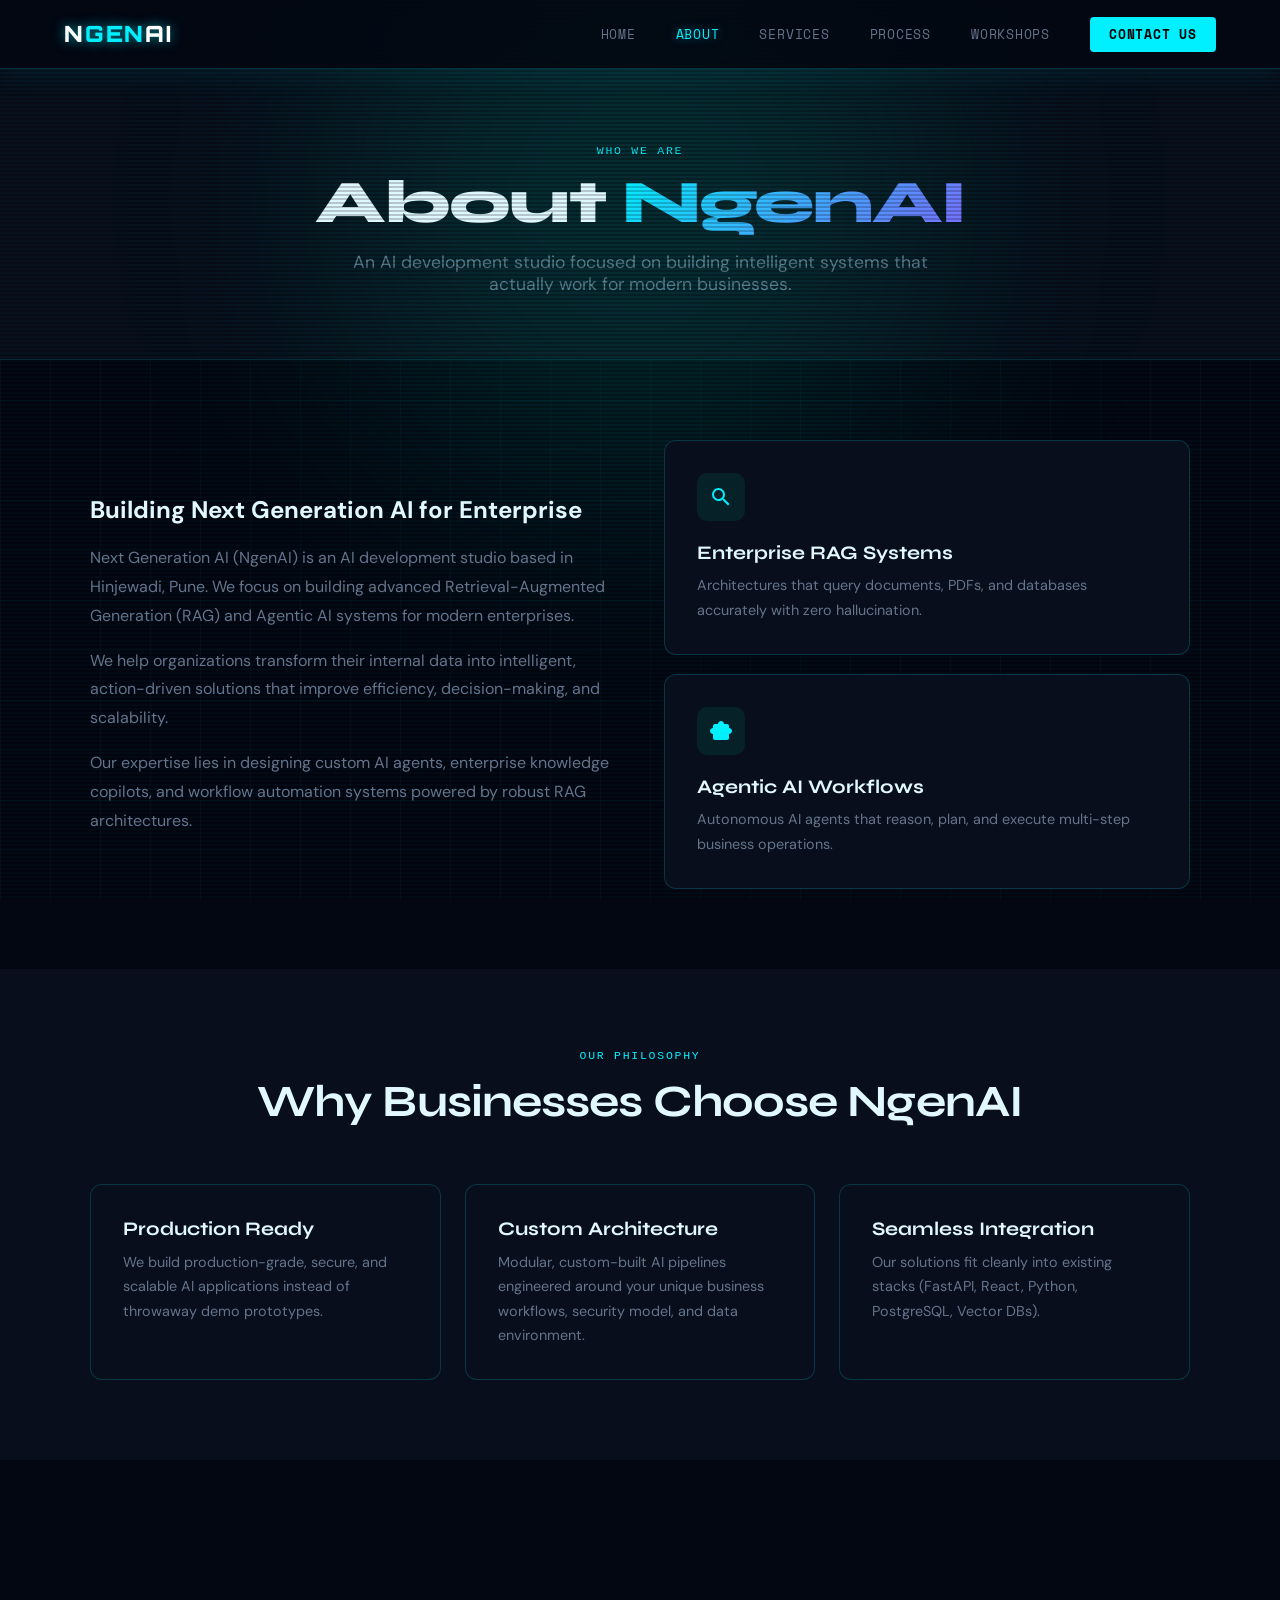
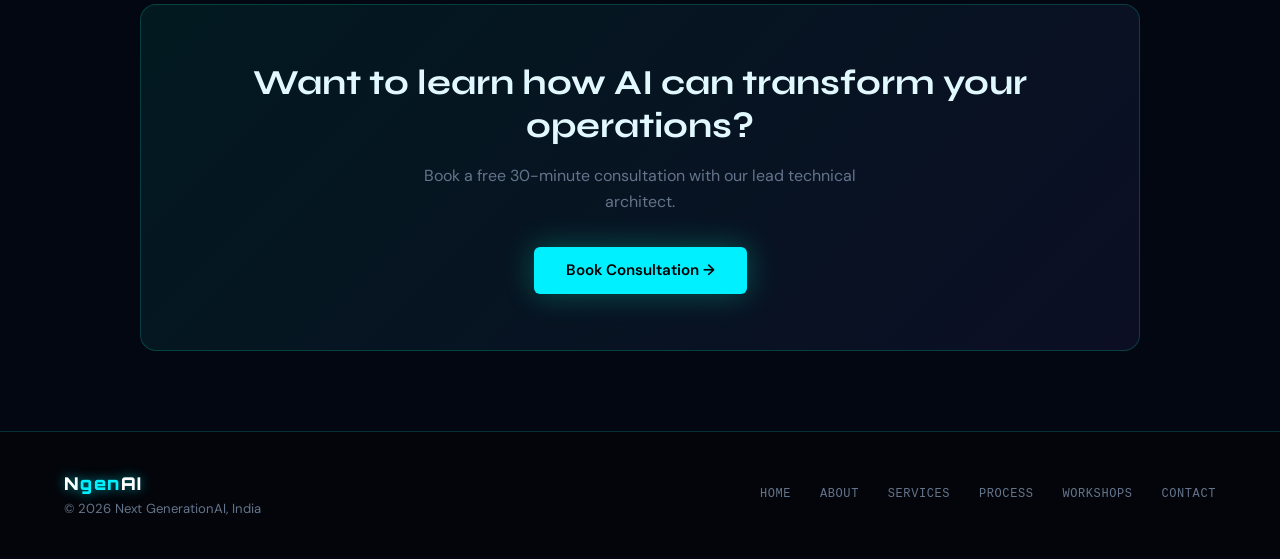
==== about.html @ f6e825c1 "Restructure repository: Move multipage website files to root and update sync scripts" ====
<!DOCTYPE html>
<html lang="en">
<head>
  <meta charset="UTF-8">
  <meta name="viewport" content="width=device-width, initial-scale=1.0">
  <title>About Us | NgenAI – Generative AI Studio</title>
  <meta name="description" content="Learn about NgenAI, an AI development studio based in Pune specializing in custom RAG, LLM integrations, and Agentic AI solutions.">
  <link rel="stylesheet" href="styles.css">
</head>
<body>

  <!-- NAV -->
  <nav>
    <a href="index.html" class="logo">N<span>gen</span>AI</a>
    <button class="hamburger" aria-label="Menu" onclick="toggleMenu()">
      <span></span><span></span><span></span>
    </button>
    <ul id="navMenu">
      <li><a href="index.html" onclick="closeMenu()">Home</a></li>
      <li><a href="about.html" class="active" onclick="closeMenu()">About</a></li>
      <li><a href="services.html" onclick="closeMenu()">Services</a></li>
      <li><a href="process.html" onclick="closeMenu()">Process</a></li>
      <li><a href="workshops.html" onclick="closeMenu()">Workshops</a></li>
      <li><a href="contact.html" class="nav-cta" onclick="closeMenu()">Contact Us</a></li>
    </ul>
  </nav>

  <main>
    <!-- PAGE HEADER -->
    <header class="page-header">
      <div class="glow-orb orb1"></div>
      <div class="section-tag">Who We Are</div>
      <h1>About <span class="highlight">NgenAI</span></h1>
      <p>An AI development studio focused on building intelligent systems that actually work for modern businesses.</p>
    </header>

    <!-- CONTENT SECTION -->
    <section>
      <div class="grid-2">
        <div class="reveal">
          <h2>Building Next Generation AI for Enterprise</h2>
          <p style="color:var(--muted); line-height:1.8; margin-top:1.2rem;">
            Next Generation AI (NgenAI) is an AI development studio based in Hinjewadi, Pune. We focus on building advanced Retrieval-Augmented Generation (RAG) and Agentic AI systems for modern enterprises.
          </p>
          <p style="color:var(--muted); line-height:1.8; margin-top:1rem;">
            We help organizations transform their internal data into intelligent, action-driven solutions that improve efficiency, decision-making, and scalability.
          </p>
          <p style="color:var(--muted); line-height:1.8; margin-top:1rem;">
            Our expertise lies in designing custom AI agents, enterprise knowledge copilots, and workflow automation systems powered by robust RAG architectures.
          </p>
        </div>

        <div class="reveal" style="display:flex; flex-direction:column; gap:1.2rem;">
          <div class="feature-card">
            <div class="card-icon"><svg viewBox="0 0 24 24"><path d="M15.5 14h-.79l-.28-.27A6.471 6.471 0 0016 9.5 6.5 6.5 0 109.5 16c1.61 0 3.09-.59 4.23-1.57l.27.28v.79l5 4.99L20.49 19l-4.99-5zm-6 0C7.01 14 5 11.99 5 9.5S7.01 5 9.5 5 14 7.01 14 9.5 11.99 14 9.5 14z"/></svg></div>
            <h3>Enterprise RAG Systems</h3>
            <p>Architectures that query documents, PDFs, and databases accurately with zero hallucination.</p>
          </div>

          <div class="feature-card">
            <div class="card-icon"><svg viewBox="0 0 24 24"><path d="M20 9V7c0-1.1-.9-2-2-2h-3c0-1.66-1.34-3-3-3S9 3.34 9 5H6c-1.1 0-2 .9-2 2v2c-1.66 0-3 1.34-3 3s1.34 3 3 3v4c0 1.1.9 2 2 2h12c1.1 0 2-.9 2-2v-4c1.66 0 3-1.34 3-3s-1.34-3-3-3z"/></svg></div>
            <h3>Agentic AI Workflows</h3>
            <p>Autonomous AI agents that reason, plan, and execute multi-step business operations.</p>
          </div>
        </div>
      </div>
    </section>

    <!-- CORE PRINCIPLES -->
    <section style="background:var(--surface);">
      <div class="section-header reveal">
        <div class="section-tag">Our Philosophy</div>
        <h2>Why Businesses Choose NgenAI</h2>
      </div>

      <div class="grid-3">
        <div class="feature-card reveal">
          <h3>Production Ready</h3>
          <p>We build production-grade, secure, and scalable AI applications instead of throwaway demo prototypes.</p>
        </div>
        <div class="feature-card reveal">
          <h3>Custom Architecture</h3>
          <p>Modular, custom-built AI pipelines engineered around your unique business workflows, security model, and data environment.</p>
        </div>
        <div class="feature-card reveal">
          <h3>Seamless Integration</h3>
          <p>Our solutions fit cleanly into existing stacks (FastAPI, React, Python, PostgreSQL, Vector DBs).</p>
        </div>
      </div>
    </section>

    <!-- CTA -->
    <section>
      <div class="cta-banner reveal">
        <h2>Want to learn how AI can transform your operations?</h2>
        <p>Book a free 30-minute consultation with our lead technical architect.</p>
        <a href="contact.html" class="btn-primary">Book Consultation →</a>
      </div>
    </section>
  </main>

  <!-- FOOTER -->
  <footer>
    <div>
      <a href="index.html" class="logo" style="font-size:1.1rem; margin-bottom:0.3rem; display:block;">N<span>gen</span>AI</a>
      <p>© 2026 Next GenerationAI, India</p>
    </div>
    <div class="footer-links">
      <a href="index.html">Home</a>
      <a href="about.html">About</a>
      <a href="services.html">Services</a>
      <a href="process.html">Process</a>
      <a href="workshops.html">Workshops</a>
      <a href="contact.html">Contact</a>
    </div>
  </footer>

  <script>
    function toggleMenu() {
      document.querySelector('nav').classList.toggle('nav-open');
      document.getElementById('navMenu').classList.toggle('open');
      document.querySelector('.hamburger').classList.toggle('active');
    }
    function closeMenu() {
      document.querySelector('nav').classList.remove('nav-open');
      document.getElementById('navMenu').classList.remove('open');
      document.querySelector('.hamburger').classList.remove('active');
    }
    const reveals = document.querySelectorAll('.reveal');
    const observer = new IntersectionObserver((entries) => {
      entries.forEach((e, i) => { if (e.isIntersecting) setTimeout(() => e.target.classList.add('visible'), i * 80); });
    }, { threshold: 0.1 });
    reveals.forEach(el => observer.observe(el));
  </script>
</body>
</html>
---- styles.css ----
@import url('https://fonts.googleapis.com/css2?family=Orbitron:wght@500;700;800;900&family=Space+Mono:wght@400;700&family=Syne:wght@700;800&family=DM+Sans:wght@300;400;500&display=swap');

:root {
  --bg: #030712;
  --surface: #080e1b;
  --accent: #00f0ff;
  --accent2: #7c6aff;
  --gold: #ffb800;
  --text: #e2f8ff;
  --muted: #64748b;
  --border: rgba(0, 240, 255, 0.18);
  --hud-glow: rgba(0, 240, 255, 0.35);
}

*,
*::before,
*::after {
  box-sizing: border-box;
  margin: 0;
  padding: 0;
}

html {
  scroll-behavior: smooth;
  overflow-x: hidden;
}

body {
  background: var(--bg);
  color: var(--text);
  font-family: 'DM Sans', sans-serif;
  overflow-x: hidden;
  max-width: 100vw;
  min-height: 100vh;
  display: flex;
  flex-direction: column;
}

/* ── HUD GRID & SCANLINE BACKGROUND ── */
body::before {
  content: '';
  position: fixed;
  inset: 0;
  background-image:
    linear-gradient(rgba(0, 240, 255, 0.04) 1px, transparent 1px),
    linear-gradient(90deg, rgba(0, 240, 255, 0.04) 1px, transparent 1px);
  background-size: 50px 50px;
  pointer-events: none;
  z-index: 0;
}

body::after {
  content: '';
  position: fixed;
  inset: 0;
  background: linear-gradient(180deg, rgba(0, 240, 255, 0.015) 50%, rgba(0, 0, 0, 0.2) 50%);
  background-size: 100% 4px;
  pointer-events: none;
  z-index: 0;
}

main {
  flex: 1;
}

/* ── NAV ── */
nav {
  position: fixed;
  top: 0;
  left: 0;
  right: 0;
  z-index: 1000;
  display: flex;
  align-items: center;
  justify-content: space-between;
  padding: 1.2rem 4rem;
  background: rgba(3, 7, 18, 0.88);
  backdrop-filter: blur(16px);
  border-bottom: 1px solid var(--border);
  box-shadow: 0 4px 30px rgba(0, 240, 255, 0.08);
}

.logo {
  font-family: 'Orbitron', sans-serif;
  font-weight: 900;
  font-size: 1.4rem;
  letter-spacing: 0.08em;
  color: #fff;
  line-height: 1.3;
  text-decoration: none;
  text-shadow: 0 0 12px rgba(0, 240, 255, 0.6);
}

.logo span {
  color: var(--accent);
}

nav ul {
  display: flex;
  gap: 2.5rem;
  list-style: none;
  align-items: center;
}

nav a {
  font-family: 'Space Mono', monospace;
  font-size: 0.8rem;
  color: var(--muted);
  text-decoration: none;
  letter-spacing: 0.06em;
  text-transform: uppercase;
  transition: color .2s, text-shadow .2s;
}

nav a:hover, nav a.active {
  color: var(--accent);
  text-shadow: 0 0 10px rgba(0, 240, 255, 0.5);
}

nav a:hover,
nav a.active {
  color: var(--accent);
}

.nav-cta {
  background: var(--accent);
  color: #000 !important;
  padding: 0.5rem 1.2rem;
  border-radius: 4px;
  font-weight: 600;
  transition: opacity .2s !important;
}

.nav-cta:hover {
  opacity: 0.85;
  color: #000 !important;
}

/* ── HERO ── */
.hero-section {
  position: relative;
  min-height: 75vh;
  display: flex;
  align-items: center;
  justify-content: center;
  padding: 8rem 2rem 4rem;
  max-width: 1280px;
  margin: 0 auto;
  z-index: 1;
}

.hero-container {
  display: flex;
  flex-direction: column;
  align-items: center;
  text-align: center;
  width: 100%;
}

.hero-content {
  display: flex;
  flex-direction: column;
  align-items: center;
  text-align: center;
}

.glow-orb {
  position: absolute;
  border-radius: 50%;
  filter: blur(120px);
  pointer-events: none;
}

.orb1 {
  width: 600px;
  height: 600px;
  background: rgba(0, 245, 196, 0.12);
  top: -100px;
  left: 50%;
  transform: translateX(-50%);
}

.orb2 {
  width: 400px;
  height: 400px;
  background: rgba(124, 106, 255, 0.15);
  top: 200px;
  right: 10%;
}

.badge {
  display: inline-flex;
  align-items: center;
  gap: 0.5rem;
  font-family: 'DM Mono', monospace;
  font-size: 0.75rem;
  letter-spacing: 0.1em;
  text-transform: uppercase;
  color: var(--accent);
  border: 1px solid rgba(0, 245, 196, 0.3);
  padding: 0.4rem 1rem;
  border-radius: 100px;
  margin-bottom: 1.5rem;
  animation: fadeUp 0.6s ease both;
}

.badge::before {
  content: '●';
  font-size: 0.5rem;
  animation: pulse 2s infinite;
}

@keyframes pulse {
  0%, 100% { opacity: 1; }
  50% { opacity: 0.3; }
}

h1 {
  font-family: 'Syne', sans-serif;
  font-weight: 800;
  font-size: clamp(2.4rem, 4.5vw, 3.8rem);
  line-height: 1.08;
  letter-spacing: -0.03em;
  max-width: 900px;
  animation: fadeUp 0.6s 0.1s ease both;
}

h1 .highlight {
  background: linear-gradient(135deg, var(--accent), var(--accent2));
  -webkit-background-clip: text;
  -webkit-text-fill-color: transparent;
  background-clip: text;
}

.hero-sub {
  margin-top: 1.5rem;
  font-size: 1.15rem;
  color: var(--muted);
  max-width: 680px;
  line-height: 1.7;
  animation: fadeUp 0.6s 0.2s ease both;
}

.hero-actions {
  display: flex;
  gap: 1rem;
  margin-top: 2.5rem;
  animation: fadeUp 0.6s 0.3s ease both;
  flex-wrap: wrap;
  justify-content: center;
}

/* ── JARVIS HUD FUTURISTIC MASCOT & CHAT CARD ── */
.jarvis-hud-card {
  background: rgba(8, 14, 28, 0.88);
  border: 1px solid rgba(0, 240, 255, 0.35);
  border-radius: 24px;
  box-shadow: 0 25px 60px rgba(0, 0, 0, 0.7), 0 0 35px rgba(0, 240, 255, 0.2);
  backdrop-filter: blur(24px);
  overflow: hidden;
  display: flex;
  flex-direction: column;
  animation: floatCard 6s ease-in-out infinite, fadeUp 0.6s 0.3s ease both;
  position: relative;
}

@keyframes floatCard {
  0%, 100% { transform: translateY(0); }
  50% { transform: translateY(-8px); }
}

.jarvis-hud-container {
  position: relative;
  width: 210px;
  height: 210px;
  margin: 1.2rem auto 0.6rem;
  display: flex;
  align-items: center;
  justify-content: center;
}

/* Outer Ring 1 - Segmented Cyan Arc */
.jarvis-ring.ring-outer-1 {
  position: absolute;
  inset: 0;
  border-radius: 50%;
  border: 2px dashed rgba(0, 240, 255, 0.75);
  box-shadow: 0 0 20px rgba(0, 240, 255, 0.3);
  animation: rotateClockwise 14s linear infinite;
}

/* Outer Ring 2 - Segmented Tech Brackets */
.jarvis-ring.ring-outer-2 {
  position: absolute;
  inset: 12px;
  border-radius: 50%;
  border: 2px solid transparent;
  border-top-color: #00f0ff;
  border-bottom-color: #7c6aff;
  box-shadow: 0 0 15px rgba(0, 240, 255, 0.4);
  animation: rotateCounterClockwise 8s linear infinite;
}

/* Mid Ring - Ticks & Scale */
.jarvis-ring.ring-mid-ticks {
  position: absolute;
  inset: 26px;
  border-radius: 50%;
  border: 3px dotted rgba(0, 240, 255, 0.5);
  animation: rotateClockwise 20s linear infinite;
}

/* Inner Arc - Glowing Segment */
.jarvis-ring.ring-inner-arc {
  position: absolute;
  inset: 40px;
  border-radius: 50%;
  border: 2px solid transparent;
  border-left-color: #00f0ff;
  border-right-color: #00f0ff;
  filter: drop-shadow(0 0 10px #00f0ff);
  animation: rotateCounterClockwise 5s linear infinite;
}

/* Pulsing Glow Ring */
.jarvis-ring.ring-pulse-glow {
  position: absolute;
  inset: 52px;
  border-radius: 50%;
  background: radial-gradient(circle, rgba(0, 240, 255, 0.18) 0%, transparent 70%);
  border: 1px solid rgba(0, 240, 255, 0.4);
  animation: jarvisPulse 2.5s ease-in-out infinite alternate;
}

/* Center HUD Core */
.jarvis-core {
  position: relative;
  z-index: 5;
  display: flex;
  flex-direction: column;
  align-items: center;
  justify-content: center;
  text-align: center;
}

.jarvis-core-text {
  font-family: 'Orbitron', sans-serif;
  font-weight: 900;
  font-size: 1.1rem;
  letter-spacing: 0.22em;
  color: #00f0ff;
  text-shadow: 0 0 12px rgba(0, 240, 255, 0.9), 0 0 25px rgba(0, 240, 255, 0.5);
  animation: coreGlow 2s ease-in-out infinite alternate;
}

.jarvis-core-sub {
  font-family: 'Space Mono', monospace;
  font-size: 0.65rem;
  letter-spacing: 0.3em;
  color: #7c6aff;
  margin-top: 2px;
}

/* Sound Wave inside JARVIS Core */
.jarvis-wave {
  display: flex;
  align-items: center;
  gap: 3px;
  height: 16px;
  margin-top: 6px;
}

.jarvis-wave span {
  width: 3px;
  height: 100%;
  background: #00f0ff;
  border-radius: 2px;
  box-shadow: 0 0 8px #00f0ff;
  animation: waveBar 1s ease-in-out infinite alternate;
}

.jarvis-wave span:nth-child(1) { animation-delay: 0.1s; height: 35%; }
.jarvis-wave span:nth-child(2) { animation-delay: 0.3s; height: 95%; }
.jarvis-wave span:nth-child(3) { animation-delay: 0.15s; height: 60%; }
.jarvis-wave span:nth-child(4) { animation-delay: 0.4s; height: 85%; }
.jarvis-wave span:nth-child(5) { animation-delay: 0.25s; height: 45%; }

@keyframes rotateClockwise {
  from { transform: rotate(0deg); }
  to { transform: rotate(360deg); }
}

@keyframes rotateCounterClockwise {
  from { transform: rotate(360deg); }
  to { transform: rotate(0deg); }
}

@keyframes jarvisPulse {
  0% { transform: scale(0.96); opacity: 0.6; box-shadow: 0 0 15px rgba(0, 240, 255, 0.2); }
  100% { transform: scale(1.04); opacity: 1; box-shadow: 0 0 35px rgba(0, 240, 255, 0.6); }
}

@keyframes coreGlow {
  0% { filter: drop-shadow(0 0 8px #00f0ff); }
  100% { filter: drop-shadow(0 0 20px #00f0ff) drop-shadow(0 0 35px #7c6aff); }
}

.jarvis-chat-header {
  display: flex;
  align-items: center;
  justify-content: center;
  padding: 0.5rem 1.4rem;
  background: rgba(0, 240, 255, 0.05);
  border-top: 1px solid rgba(0, 240, 255, 0.15);
  border-bottom: 1px solid rgba(0, 240, 255, 0.15);
}

.jarvis-status-badge {
  font-family: 'Space Mono', monospace;
  font-size: 0.72rem;
  color: var(--accent);
  display: flex;
  align-items: center;
  gap: 0.4rem;
  letter-spacing: 0.08em;
}

.pulse-dot {
  width: 7px;
  height: 7px;
  background: var(--accent);
  border-radius: 50%;
  box-shadow: 0 0 8px var(--accent);
  animation: pulse 1.5s infinite;
}

@keyframes waveBar {
  0% { transform: scaleY(0.3); opacity: 0.5; }
  100% { transform: scaleY(1); opacity: 1; filter: drop-shadow(0 0 4px var(--accent)); }
}

.chat-card-body {
  padding: 1.1rem;
  min-height: 180px;
  max-height: 260px;
  overflow-y: auto;
  display: flex;
  flex-direction: column;
  gap: 0.9rem;
}

.chat-message {
  display: flex;
  flex-direction: column;
  gap: 0.3rem;
  max-width: 90%;
}

.chat-message.bot-msg {
  align-self: flex-start;
}

.chat-message.user-msg {
  align-self: flex-end;
}

.chat-message .msg-bubble {
  padding: 0.85rem 1.1rem;
  font-size: 0.88rem;
  line-height: 1.55;
  box-shadow: 0 4px 15px rgba(0, 0, 0, 0.3);
}

.bot-msg .msg-bubble {
  background: rgba(0, 240, 255, 0.08);
  border: 1px solid rgba(0, 240, 255, 0.3);
  color: var(--text);
  border-radius: 16px 16px 16px 3px;
  font-family: 'Space Mono', monospace;
  font-size: 0.82rem;
}

.user-msg .msg-bubble {
  background: linear-gradient(135deg, var(--accent), var(--accent2));
  color: #000;
  font-weight: 700;
  border-radius: 16px 16px 3px 16px;
  font-family: inherit;
}

.chat-chips {
  display: flex;
  flex-wrap: wrap;
  gap: 0.5rem;
  margin-top: 0.4rem;
}

.chip-btn {
  background: rgba(0, 240, 255, 0.05);
  border: 1px solid rgba(0, 240, 255, 0.3);
  color: var(--accent);
  padding: 0.4rem 0.8rem;
  border-radius: 100px;
  font-size: 0.74rem;
  font-family: 'Space Mono', monospace;
  cursor: pointer;
  transition: all 0.2s ease;
  text-align: left;
}

.chip-btn:hover {
  background: rgba(0, 240, 255, 0.2);
  border-color: var(--accent);
  transform: translateY(-2px);
  box-shadow: 0 4px 12px rgba(0, 240, 255, 0.3);
}

.chat-card-input {
  display: flex;
  gap: 0.6rem;
  padding: 0.9rem 1.2rem;
  background: rgba(0, 0, 0, 0.5);
  border-top: 1px solid rgba(0, 240, 255, 0.2);
}

.chat-card-input input {
  flex: 1;
  background: rgba(0, 240, 255, 0.05);
  border: 1px solid rgba(0, 240, 255, 0.3);
  border-radius: 8px;
  padding: 0.65rem 1rem;
  color: #fff;
  font-family: 'Space Mono', monospace;
  font-size: 0.82rem;
  outline: none;
  transition: border-color 0.2s, box-shadow 0.2s;
}

.chat-card-input input:focus {
  border-color: var(--accent);
  box-shadow: 0 0 15px rgba(0, 240, 255, 0.35);
}

.chat-send-btn {
  background: var(--accent);
  border: none;
  border-radius: 8px;
  width: 40px;
  height: 40px;
  display: flex;
  align-items: center;
  justify-content: center;
  cursor: pointer;
  transition: transform 0.2s, background 0.2s;
  box-shadow: 0 0 15px rgba(0, 240, 255, 0.4);
}

.chat-send-btn:hover {
  transform: scale(1.05);
  background: #33f3ff;
}

.chat-send-btn svg {
  width: 18px;
  height: 18px;
  fill: #000;
}

.btn-primary {
  background: var(--accent);
  color: #000;
  padding: 0.85rem 2rem;
  border-radius: 6px;
  font-weight: 600;
  font-size: 0.95rem;
  text-decoration: none;
  transition: transform .2s, box-shadow .2s;
  box-shadow: 0 0 30px rgba(0, 245, 196, 0.3);
  display: inline-flex;
  align-items: center;
  gap: 0.5rem;
}

.btn-primary:hover {
  transform: translateY(-2px);
  box-shadow: 0 0 50px rgba(0, 245, 196, 0.5);
}

.btn-secondary {
  background: transparent;
  color: var(--text);
  padding: 0.85rem 2rem;
  border-radius: 6px;
  font-weight: 500;
  font-size: 0.95rem;
  text-decoration: none;
  border: 1px solid var(--border);
  transition: border-color .2s, transform .2s;
  display: inline-flex;
  align-items: center;
  gap: 0.5rem;
}

.btn-secondary:hover {
  border-color: rgba(255, 255, 255, 0.3);
  transform: translateY(-2px);
}

.btn-ai-assistant {
  background: rgba(0, 240, 255, 0.08);
  color: var(--accent);
  border: 1px solid rgba(0, 240, 255, 0.4);
  box-shadow: 0 0 20px rgba(0, 240, 255, 0.2);
  cursor: pointer;
  font-family: inherit;
  font-weight: 600;
}

.btn-ai-assistant:hover {
  background: rgba(0, 240, 255, 0.2);
  border-color: var(--accent);
  box-shadow: 0 0 35px rgba(0, 240, 255, 0.5);
  transform: translateY(-2px);
}

/* ── PAGE HEADER (SUBPAGES) ── */
.page-header {
  position: relative;
  padding: 9rem 2rem 4rem;
  text-align: center;
  background: var(--surface);
  border-bottom: 1px solid var(--border);
}

.page-header h1 {
  margin: 0 auto;
  font-size: clamp(2.2rem, 5vw, 3.8rem);
}

.page-header p {
  color: var(--muted);
  margin-top: 1rem;
  font-size: 1.1rem;
  max-width: 600px;
  margin-inline: auto;
}

/* ── TICKER ── */
.ticker-wrap {
  width: 100%;
  overflow: hidden;
  border-top: 1px solid var(--border);
  border-bottom: 1px solid var(--border);
  padding: 0.9rem 0;
  position: relative;
  z-index: 1;
}

.ticker {
  display: flex;
  gap: 4rem;
  animation: ticker 25s linear infinite;
  white-space: nowrap;
  width: max-content;
}

.ticker span {
  font-family: 'DM Mono', monospace;
  font-size: 0.75rem;
  letter-spacing: 0.1em;
  text-transform: uppercase;
  color: var(--muted);
}

.ticker span b {
  color: var(--accent);
  font-weight: 400;
  margin-right: 0.5rem;
}

@keyframes ticker {
  from { transform: translateX(0); }
  to { transform: translateX(-50%); }
}

/* ── STATS ── */
.stats {
  display: flex;
  justify-content: center;
  gap: 4rem;
  padding: 3rem 2rem;
  position: relative;
  z-index: 1;
  flex-wrap: wrap;
}

.stat {
  text-align: center;
}

.stat-num {
  font-family: 'Syne', sans-serif;
  font-size: 2.5rem;
  font-weight: 800;
  color: #fff;
}

.stat-num span {
  color: var(--accent);
}

.stat-label {
  font-size: 0.85rem;
  color: var(--muted);
  margin-top: 0.3rem;
}

/* ── SECTIONS ── */
section {
  position: relative;
  z-index: 1;
  padding: 5rem 4rem;
}

.section-header {
  text-align: center;
  margin-bottom: 3.5rem;
}

.section-tag {
  font-family: 'DM Mono', monospace;
  font-size: 0.72rem;
  letter-spacing: 0.15em;
  text-transform: uppercase;
  color: var(--accent);
  margin-bottom: 0.8rem;
}

.section-header h2 {
  font-family: 'Syne', sans-serif;
  font-size: clamp(1.8rem, 4vw, 2.8rem);
  font-weight: 700;
  letter-spacing: -0.02em;
}

.section-header p {
  color: var(--muted);
  margin-top: 0.8rem;
  max-width: 540px;
  margin-inline: auto;
  line-height: 1.7;
}

/* ── UI CARDS & GRIDS ── */
.grid-3 {
  display: grid;
  grid-template-columns: repeat(auto-fit, minmax(300px, 1fr));
  gap: 1.5rem;
  max-width: 1100px;
  margin: 0 auto;
}

.grid-2 {
  display: grid;
  grid-template-columns: 1fr 1fr;
  gap: 3rem;
  max-width: 1100px;
  margin: 0 auto;
  align-items: center;
}

.feature-card {
  background: var(--surface);
  border: 1px solid var(--border);
  border-radius: 12px;
  padding: 2rem;
  transition: border-color .3s, transform .3s;
  position: relative;
  overflow: hidden;
  display: flex;
  flex-direction: column;
}

.feature-card::before {
  content: '';
  position: absolute;
  top: 0;
  left: 0;
  right: 0;
  height: 2px;
  background: linear-gradient(90deg, var(--accent), var(--accent2));
  opacity: 0;
  transition: opacity .3s;
}

.feature-card:hover {
  border-color: rgba(0, 245, 196, 0.3);
  transform: translateY(-4px);
}

.feature-card:hover::before {
  opacity: 1;
}

.card-icon {
  width: 48px;
  height: 48px;
  background: rgba(0, 245, 196, 0.08);
  border-radius: 10px;
  display: flex;
  align-items: center;
  justify-content: center;
  margin-bottom: 1.2rem;
}

.card-icon svg {
  width: 24px;
  height: 24px;
  fill: var(--accent);
}

.feature-card h3 {
  font-family: 'Syne', sans-serif;
  font-size: 1.2rem;
  font-weight: 700;
  margin-bottom: 0.6rem;
}

.feature-card p {
  font-size: 0.9rem;
  color: var(--muted);
  line-height: 1.7;
  flex: 1;
}

.card-link {
  display: inline-flex;
  align-items: center;
  gap: 0.4rem;
  font-family: 'DM Mono', monospace;
  font-size: 0.8rem;
  color: var(--accent);
  text-decoration: none;
  margin-top: 1.2rem;
  font-weight: 500;
}

.card-link:hover {
  text-decoration: underline;
}

/* ── PROCESS STEPS ── */
.process-steps {
  display: grid;
  grid-template-columns: repeat(auto-fit, minmax(220px, 1fr));
  gap: 2rem;
  max-width: 1100px;
  margin: 0 auto;
}

.step {
  text-align: center;
  padding: 1.8rem 1.2rem;
  background: var(--surface);
  border: 1px solid var(--border);
  border-radius: 12px;
}

.step-num {
  font-family: 'DM Mono', monospace;
  font-size: 0.75rem;
  color: var(--accent);
  letter-spacing: 0.1em;
  margin-bottom: 1rem;
}

.step-circle {
  width: 60px;
  height: 60px;
  border-radius: 50%;
  border: 1px solid rgba(0, 245, 196, 0.3);
  display: flex;
  align-items: center;
  justify-content: center;
  margin: 0 auto 1.2rem;
  background: rgba(0, 245, 196, 0.05);
}

.step-circle svg {
  width: 26px;
  height: 26px;
  fill: var(--accent);
}

.step h3 {
  font-family: 'Syne', sans-serif;
  font-size: 1.05rem;
  font-weight: 700;
  margin-bottom: 0.5rem;
}

.step p {
  font-size: 0.85rem;
  color: var(--muted);
  line-height: 1.6;
}

/* ── PRICING ── */
.pricing-grid {
  display: grid;
  grid-template-columns: repeat(auto-fit, minmax(280px, 1fr));
  gap: 1.5rem;
  max-width: 1000px;
  margin: 0 auto;
}

.pricing-card {
  background: var(--surface);
  border: 1px solid var(--border);
  border-radius: 14px;
  padding: 2.5rem 2rem;
  position: relative;
  transition: transform .3s;
  display: flex;
  flex-direction: column;
}

.pricing-card:hover {
  transform: translateY(-4px);
}

.pricing-card.featured {
  border-color: rgba(0, 245, 196, 0.4);
  background: linear-gradient(135deg, rgba(0, 245, 196, 0.05), rgba(124, 106, 255, 0.05));
}

.popular-badge {
  position: absolute;
  top: -12px;
  left: 50%;
  transform: translateX(-50%);
  background: var(--accent);
  color: #000;
  font-size: 0.7rem;
  font-weight: 700;
  letter-spacing: 0.1em;
  text-transform: uppercase;
  padding: 0.3rem 1rem;
  border-radius: 100px;
  font-family: 'DM Mono', monospace;
}

.pricing-card h3 {
  font-family: 'Syne', sans-serif;
  font-size: 1rem;
  font-weight: 600;
  color: var(--muted);
  margin-bottom: 1rem;
  text-transform: uppercase;
  letter-spacing: 0.05em;
}

.price {
  font-family: 'Syne', sans-serif;
  font-size: 2.5rem;
  font-weight: 800;
  margin-bottom: 0.3rem;
}

.price-sub {
  font-size: 0.82rem;
  color: var(--muted);
  margin-bottom: 1.8rem;
}

.features-list {
  list-style: none;
  margin-bottom: 2rem;
  flex: 1;
}

.features-list li {
  padding: 0.5rem 0;
  font-size: 0.88rem;
  color: var(--muted);
  border-bottom: 1px solid var(--border);
  display: flex;
  align-items: center;
  gap: 0.6rem;
}

.features-list li::before {
  content: '✓';
  color: var(--accent);
  font-size: 0.75rem;
}

.btn-plan {
  display: block;
  width: 100%;
  text-align: center;
  padding: 0.8rem;
  border-radius: 8px;
  font-weight: 600;
  font-size: 0.9rem;
  text-decoration: none;
  transition: .2s;
}

.btn-plan-outline {
  border: 1px solid var(--border);
  color: var(--text);
}

.btn-plan-outline:hover {
  border-color: var(--accent);
  color: var(--accent);
}

.btn-plan-filled {
  background: var(--accent);
  color: #000;
  box-shadow: 0 0 20px rgba(0, 245, 196, 0.3);
}

.btn-plan-filled:hover {
  opacity: 0.9;
}

/* ── WORKSHOPS ── */
.workshop-formats {
  display: flex;
  justify-content: center;
  gap: 1rem;
  margin-bottom: 2.5rem;
}

.format-badge {
  display: inline-flex;
  align-items: center;
  gap: 0.5rem;
  font-family: 'DM Mono', monospace;
  font-size: 0.78rem;
  letter-spacing: 0.08em;
  text-transform: uppercase;
  padding: 0.5rem 1.2rem;
  border-radius: 100px;
  border: 1px solid var(--border);
  color: var(--muted);
}

.format-badge.online {
  border-color: rgba(0, 245, 196, 0.3);
  color: var(--accent);
  background: rgba(0, 245, 196, 0.06);
}

.format-badge.offline {
  border-color: rgba(124, 106, 255, 0.3);
  color: var(--accent2);
  background: rgba(124, 106, 255, 0.06);
}

.workshop-topics {
  display: flex;
  flex-wrap: wrap;
  gap: 0.5rem;
  margin-top: 1rem;
}

.workshop-topic {
  font-family: 'DM Mono', monospace;
  font-size: 0.68rem;
  letter-spacing: 0.06em;
  padding: 0.3rem 0.7rem;
  border-radius: 6px;
  background: rgba(0, 245, 196, 0.08);
  color: var(--accent);
  border: 1px solid rgba(0, 245, 196, 0.15);
}

/* ── CONTACT FORM ── */
.contact-container {
  max-width: 600px;
  margin: 0 auto;
}

.contact-form {
  display: flex;
  flex-direction: column;
  gap: 1rem;
  margin-top: 2rem;
  text-align: left;
}

.form-row {
  display: grid;
  grid-template-columns: 1fr 1fr;
  gap: 1rem;
}

.form-group {
  display: flex;
  flex-direction: column;
  gap: 0.4rem;
}

.form-group label {
  font-family: 'DM Mono', monospace;
  font-size: 0.72rem;
  letter-spacing: 0.08em;
  text-transform: uppercase;
  color: var(--muted);
}

.form-group input,
.form-group select,
.form-group textarea {
  background: rgba(255, 255, 255, 0.04);
  border: 1px solid var(--border);
  border-radius: 8px;
  color: var(--text);
  padding: 0.75rem 1rem;
  font-size: 0.9rem;
  font-family: inherit;
  outline: none;
  transition: border-color .2s;
  resize: vertical;
}

.form-group input:focus,
.form-group select:focus,
.form-group textarea:focus {
  border-color: rgba(0, 245, 196, 0.4);
}

.form-group select option {
  background: #0c1020;
}

.btn-submit {
  background: var(--accent);
  color: #000;
  padding: 0.9rem;
  border: none;
  border-radius: 8px;
  font-weight: 700;
  font-size: 1rem;
  cursor: pointer;
  transition: .2s;
  box-shadow: 0 0 30px rgba(0, 245, 196, 0.3);
  margin-top: 0.5rem;
}

.btn-submit:hover {
  opacity: 0.88;
  transform: translateY(-1px);
}

/* ── CTA BANNER ── */
.cta-banner {
  background: linear-gradient(135deg, rgba(0, 245, 196, 0.08), rgba(124, 106, 255, 0.08));
  border: 1px solid rgba(0, 245, 196, 0.2);
  border-radius: 16px;
  padding: 3.5rem 2rem;
  text-align: center;
  max-width: 1000px;
  margin: 4rem auto 0;
}

.cta-banner h2 {
  font-family: 'Syne', sans-serif;
  font-size: 2.2rem;
  margin-bottom: 1rem;
}

.cta-banner p {
  color: var(--muted);
  max-width: 500px;
  margin: 0 auto 2rem;
  line-height: 1.6;
}

/* ── FOOTER ── */
footer {
  padding: 2.5rem 4rem;
  border-top: 1px solid var(--border);
  display: flex;
  justify-content: space-between;
  align-items: center;
  flex-wrap: wrap;
  gap: 1.5rem;
  position: relative;
  z-index: 1;
  background: #03050a;
}

footer p {
  font-size: 0.82rem;
  color: var(--muted);
}

.footer-links {
  display: flex;
  gap: 1.8rem;
  flex-wrap: wrap;
}

.footer-links a {
  font-family: 'DM Mono', monospace;
  font-size: 0.75rem;
  color: var(--muted);
  text-decoration: none;
  letter-spacing: 0.05em;
  text-transform: uppercase;
  transition: color .2s;
}

.footer-links a:hover {
  color: var(--accent);
}

.social-icons {
  display: flex;
  gap: 0.8rem;
  align-items: center;
}

.social-icon {
  display: flex;
  align-items: center;
  justify-content: center;
  width: 38px;
  height: 38px;
  border-radius: 10px;
  border: 1px solid var(--border);
  background: rgba(0, 245, 196, 0.04);
  transition: border-color 0.3s, background 0.3s, transform 0.3s;
}

.social-icon:hover {
  border-color: var(--accent);
  background: rgba(0, 245, 196, 0.1);
  transform: translateY(-3px);
}

.social-icon svg {
  width: 16px;
  height: 16px;
  fill: var(--accent);
  transition: fill 0.3s;
}

.social-icon:hover svg {
  fill: #fff;
}

/* ── ANIMATIONS ── */
@keyframes fadeUp {
  from {
    opacity: 0;
    transform: translateY(24px);
  }
  to {
    opacity: 1;
    transform: translateY(0);
  }
}

.reveal {
  opacity: 0;
  transform: translateY(24px);
  transition: opacity 0.6s ease, transform 0.6s ease;
}

.reveal.visible {
  opacity: 1;
  transform: translateY(0);
}

/* ── HAMBURGER MENU ── */
.hamburger {
  display: none;
  flex-direction: column;
  gap: 5px;
  cursor: pointer;
  z-index: 1001;
  background: none;
  border: none;
  padding: 4px;
}

.hamburger span {
  width: 24px;
  height: 2px;
  background: var(--text);
  border-radius: 2px;
  transition: transform 0.3s, opacity 0.3s;
}

.hamburger.active span:nth-child(1) {
  transform: rotate(45deg) translate(5px, 5px);
}

.hamburger.active span:nth-child(2) {
  opacity: 0;
}

.hamburger.active span:nth-child(3) {
  transform: rotate(-45deg) translate(5px, -5px);
}

/* ── RESPONSIVE DESIGN ── */
@media (max-width: 992px) {
  .hero-container {
    grid-template-columns: 1fr;
    gap: 2.5rem;
  }
}

@media (max-width: 768px) {
  nav {
    padding: 1rem 1.5rem;
  }

  nav.nav-open {
    position: fixed;
    inset: 0;
    background: #050810;
    flex-direction: column;
    justify-content: flex-start;
    align-items: stretch;
    z-index: 1000;
  }

  .hamburger {
    display: flex;
    position: absolute;
    top: 1rem;
    right: 1.5rem;
  }

  nav ul {
    display: none;
    flex-direction: column;
    align-items: center;
    justify-content: center;
    gap: 2rem;
    flex: 1;
  }

  nav ul.open {
    display: flex;
  }

  nav ul a {
    font-size: 1.1rem;
    color: var(--text);
  }

  .nav-cta {
    margin-top: 0.5rem;
    padding: 0.7rem 2rem !important;
    font-size: 1rem !important;
  }

  .hero-section, .page-header {
    padding: 6rem 1.2rem 3rem;
  }

  h1 {
    font-size: clamp(2rem, 9vw, 3rem);
  }

  section {
    padding: 3.5rem 1.2rem;
  }

  .grid-2 {
    grid-template-columns: 1fr;
    gap: 2rem;
  }

  .form-row {
    grid-template-columns: 1fr;
  }

  footer {
    flex-direction: column;
    text-align: center;
    padding: 2rem 1.2rem;
  }

  .footer-links, .social-icons {
    justify-content: center;
  }
}

/* ── HERO ASK KANI AI BUTTON (DESKTOP & MOBILE - 3D GLASS) ── */
.btn-ai-assistant-hero-3d {
  position: relative;
  border: none;
  background: transparent;
  padding: 0;
  cursor: pointer;
  outline-offset: 4px;
  user-select: none;
}

.btn-ai-assistant-hero-3d .btn-3d-shadow {
  position: absolute;
  top: 0;
  left: 0;
  width: 100%;
  height: 100%;
  border-radius: 100px;
  background: rgba(0, 240, 255, 0.15);
  filter: blur(8px);
  transform: translateY(4px);
  transition: transform 600ms cubic-bezier(.3, .7, .4, 1), background 600ms;
}

.btn-ai-assistant-hero-3d .btn-3d-edge {
  position: absolute;
  top: 0;
  left: 0;
  width: 100%;
  height: 100%;
  border-radius: 100px;
  background: linear-gradient(
    to left,
    rgba(0, 168, 204, 1) 0%,
    rgba(58, 12, 163, 1) 50%,
    rgba(0, 168, 204, 1) 100%
  );
  transform: translateY(2px);
  transition: background 600ms;
}

.btn-ai-assistant-hero-3d .btn-3d-front {
  display: flex;
  align-items: center;
  gap: 0.65rem;
  position: relative;
  padding: 0.75rem 1.6rem;
  border-radius: 100px;
  font-family: 'Space Mono', monospace;
  font-size: 0.88rem;
  font-weight: 700;
  color: #ffffff;
  background: linear-gradient(135deg, rgba(8, 14, 28, 0.9) 0%, rgba(16, 24, 48, 0.95) 100%);
  border: 1.5px solid rgba(0, 240, 255, 0.5);
  box-shadow: inset 0 1px 3px rgba(255, 255, 255, 0.2);
  transform: translateY(-4px);
  transition: transform 600ms cubic-bezier(.3, .7, .4, 1), border-color 0.25s, box-shadow 0.25s;
}

.btn-ai-assistant-hero-3d .icon-3d-bubble {
  width: 18px;
  height: 18px;
  filter: drop-shadow(0 0 3px rgba(0, 240, 255, 0.6));
  animation: floatIcon 3s ease-in-out infinite;
  display: inline-block;
  vertical-align: middle;
}

@keyframes floatIcon {
  0%, 100% { transform: translateY(0) scale(1); }
  50% { transform: translateY(-2px) scale(1.05); }
}

.btn-ai-assistant-hero-3d:hover .btn-3d-front {
  transform: translateY(-6px);
  border-color: rgba(0, 240, 255, 0.85);
  box-shadow: inset 0 1px 4px rgba(255, 255, 255, 0.3), 0 0 25px rgba(0, 240, 255, 0.4);
  transition: transform 250ms cubic-bezier(.3, .7, .4, 1.5);
}

.btn-ai-assistant-hero-3d:hover .btn-3d-shadow {
  transform: translateY(8px);
  background: rgba(0, 240, 255, 0.25);
  filter: blur(12px);
  transition: transform 250ms cubic-bezier(.3, .7, .4, 1.5);
}

.btn-ai-assistant-hero-3d:hover .btn-3d-edge {
  background: linear-gradient(
    to left,
    rgba(0, 240, 255, 1) 0%,
    rgba(124, 106, 255, 1) 50%,
    rgba(0, 240, 255, 1) 100%
  );
}

.btn-ai-assistant-hero-3d:active .btn-3d-front {
  transform: translateY(-1px);
  box-shadow: inset 0 1px 2px rgba(0, 0, 0, 0.5);
  transition: transform 34ms;
}

.btn-ai-assistant-hero-3d:active .btn-3d-shadow {
  transform: translateY(1px);
  filter: blur(4px);
  transition: transform 34ms;
}

@media (max-width: 768px) {
  .btn-ai-assistant-hero-3d .btn-3d-front {
    padding: 0.65rem 1.2rem;
    font-size: 0.82rem;
  }
}

  .floating-chat-btn {
    display: none !important;
  }

  .floating-chat-window {
    position: fixed;
    bottom: 1.5rem;
    left: 1rem !important;
    right: 1rem !important;
    width: auto;
    max-width: calc(100vw - 2rem);
    height: 78vh;
    border-radius: 24px;
    box-shadow: 0 25px 70px rgba(0, 0, 0, 0.9), 0 0 50px rgba(0, 240, 255, 0.4);
    z-index: 10000;
  }
}

@media (max-width: 480px) {
  .floating-chat-window {
    bottom: 1rem;
    left: 0.75rem !important;
    right: 0.75rem !important;
    width: auto;
    max-width: calc(100vw - 1.5rem);
    height: 80vh;
  }
}

/* ── ANIMATED CHATBOT LOGO & WIDGET ── */
.bot-avatar-container {
  position: relative;
  width: 110px;
  height: 110px;
  margin: 0 auto 1.5rem;
  display: flex;
  align-items: center;
  justify-content: center;
  animation: floatBot 4s ease-in-out infinite;
  cursor: pointer;
}

.bot-avatar-ring {
  position: absolute;
  inset: 0;
  border-radius: 50%;
  border: 2px stroke transparent;
  background: linear-gradient(135deg, var(--accent), var(--accent2)) border-box;
  -webkit-mask: linear-gradient(#fff 0 0) padding-box, linear-gradient(#fff 0 0);
  -webkit-mask-composite: destination-out;
  mask-composite: exclude;
  animation: spinRing 8s linear infinite;
  box-shadow: 0 0 25px rgba(0, 245, 196, 0.4);
}

.bot-avatar-core {
  width: 86px;
  height: 86px;
  border-radius: 50%;
  background: radial-gradient(circle at 30% 30%, #172442, #070b16);
  border: 1px solid rgba(0, 245, 196, 0.4);
  display: flex;
  align-items: center;
  justify-content: center;
  box-shadow: inset 0 0 20px rgba(0, 245, 196, 0.2), 0 0 30px rgba(0, 245, 196, 0.3);
  position: relative;
  z-index: 2;
}

.bot-avatar-core svg {
  width: 44px;
  height: 44px;
  fill: var(--accent);
  filter: drop-shadow(0 0 8px var(--accent));
  animation: botEyePulse 3s ease-in-out infinite;
}

.bot-speech-bubble {
  position: absolute;
  top: -12px;
  right: -24px;
  background: rgba(0, 245, 196, 0.15);
  border: 1px solid var(--accent);
  color: var(--accent);
  font-family: 'DM Mono', monospace;
  font-size: 0.65rem;
  padding: 0.25rem 0.6rem;
  border-radius: 100px;
  letter-spacing: 0.05em;
  white-space: nowrap;
  backdrop-filter: blur(8px);
  animation: pulse 2s infinite;
}

/* ── ATTENTION-GRABBING FLOATING CHAT BUTTON ── */
.floating-chat-btn {
  position: fixed;
  bottom: 2rem;
  right: 2rem;
  z-index: 9999;
  display: flex;
  align-items: center;
  gap: 0.85rem;
  background: rgba(8, 14, 28, 0.94);
  border: 1.5px solid #00f0ff;
  padding: 0.75rem 1.4rem 0.75rem 0.9rem;
  border-radius: 100px;
  color: var(--text);
  backdrop-filter: blur(20px);
  cursor: pointer;
  animation: floatButton 4s ease-in-out infinite, pulseNeonGlow 2s ease-in-out infinite alternate;
  transition: transform 0.3s cubic-bezier(0.175, 0.885, 0.32, 1.275), box-shadow 0.3s ease;
}

.floating-chat-btn:hover {
  transform: translateY(-5px) scale(1.05);
  box-shadow: 0 15px 45px rgba(0, 240, 255, 0.7), 0 0 60px rgba(124, 106, 255, 0.5);
}

@keyframes floatButton {
  0%, 100% { transform: translateY(0); }
  50% { transform: translateY(-7px); }
}

@keyframes pulseNeonGlow {
  0% {
    box-shadow: 0 10px 30px rgba(0, 0, 0, 0.7), 0 0 20px rgba(0, 240, 255, 0.4), inset 0 0 10px rgba(0, 240, 255, 0.2);
  }
  100% {
    box-shadow: 0 15px 45px rgba(0, 0, 0, 0.8), 0 0 35px rgba(0, 240, 255, 0.85), 0 0 60px rgba(124, 106, 255, 0.5), inset 0 0 25px rgba(0, 240, 255, 0.4);
  }
}

/* Floating Notification Badge Above Button */
.chat-tooltip-badge {
  display: none !important;
}

.chat-tooltip-badge::after {
  content: '';
  position: absolute;
  bottom: -5px;
  right: 22px;
  width: 8px;
  height: 8px;
  background: #00f0ff;
  transform: rotate(45deg);
}

@keyframes bounceBadge {
  0%, 100% { transform: translateY(0); }
  50% { transform: translateY(-6px); }
}

.floating-chat-icon {
  width: 42px;
  height: 42px;
  border-radius: 50%;
  background: linear-gradient(135deg, var(--accent), var(--accent2));
  display: flex;
  align-items: center;
  justify-content: center;
  position: relative;
  box-shadow: 0 0 15px rgba(0, 240, 255, 0.5);
}

.floating-chat-icon svg {
  width: 22px;
  height: 22px;
  fill: #000;
}

.floating-chat-icon::after {
  content: '';
  position: absolute;
  top: 2px;
  right: 2px;
  width: 10px;
  height: 10px;
  background: #00f0ff;
  border: 2px solid #080e1b;
  border-radius: 50%;
  animation: pulse 1.5s infinite;
}

.floating-chat-text {
  display: flex;
  flex-direction: column;
  text-align: left;
}

.floating-chat-title {
  font-family: 'Orbitron', sans-serif;
  font-weight: 700;
  font-size: 0.85rem;
  color: #fff;
  letter-spacing: 0.05em;
}

.floating-chat-status {
  font-family: 'Space Mono', monospace;
  font-size: 0.68rem;
  color: var(--accent);
  letter-spacing: 0.04em;
}

/* ── POP-UP CHAT OVERLAY WINDOW ── */
.floating-chat-window {
  position: fixed;
  bottom: 6.8rem;
  right: 2rem;
  width: 380px;
  max-width: calc(100vw - 2.5rem);
  height: 530px;
  max-height: 80vh;
  background: rgba(8, 14, 28, 0.95);
  border: 1.5px solid rgba(0, 240, 255, 0.4);
  border-radius: 24px;
  box-shadow: 0 25px 70px rgba(0, 0, 0, 0.8), 0 0 40px rgba(0, 240, 255, 0.3);
  backdrop-filter: blur(24px);
  z-index: 10000;
  display: flex;
  flex-direction: column;
  overflow: hidden;
  opacity: 0;
  visibility: hidden;
  transform: translateY(20px) scale(0.95);
  transition: opacity 0.3s ease, transform 0.3s cubic-bezier(0.175, 0.885, 0.32, 1.275), visibility 0.3s ease;
}

.floating-chat-window.active {
  opacity: 1;
  visibility: visible;
  transform: translateY(0) scale(1);
}

.window-header {
  display: flex;
  align-items: center;
  justify-content: space-between;
  padding: 1rem 1.2rem;
  background: rgba(0, 240, 255, 0.08);
  border-bottom: 1px solid rgba(0, 240, 255, 0.2);
}

.window-title {
  display: flex;
  align-items: center;
  gap: 0.75rem;
}

.window-mini-hud {
  width: 32px;
  height: 32px;
  border-radius: 50%;
  border: 1.5px solid #00f0ff;
  display: flex;
  align-items: center;
  justify-content: center;
  background: radial-gradient(circle, #00f0ff33, transparent);
  box-shadow: 0 0 10px #00f0ff;
  font-family: 'Orbitron', sans-serif;
  font-size: 0.6rem;
  font-weight: 900;
  color: #00f0ff;
}

.window-close-btn {
  background: transparent;
  border: none;
  color: var(--muted);
  font-size: 1.3rem;
  cursor: pointer;
  padding: 0.2rem 0.5rem;
  transition: color 0.2s;
}

.window-close-btn:hover {
  color: #00f0ff;
}

/* ── REVEAL ON SCROLL ── */
.reveal {
  opacity: 0;
  transform: translateY(20px);
  transition: opacity 0.6s cubic-bezier(0.16, 1, 0.3, 1), transform 0.6s cubic-bezier(0.16, 1, 0.3, 1);
}

.reveal.visible {
  opacity: 1;
  transform: translateY(0);
}

/* ── GALLERY SECTION ── */
.gallery-section {
  max-width: 1200px;
  margin: 5rem auto 0;
  padding: 0 1.5rem;
}

.gallery-filters {
  display: flex;
  justify-content: center;
  gap: 0.8rem;
  margin-bottom: 2.5rem;
  flex-wrap: wrap;
}

.filter-btn {
  background: rgba(0, 240, 255, 0.04);
  border: 1px solid var(--border);
  color: var(--muted);
  font-family: 'Space Mono', monospace;
  font-size: 0.8rem;
  font-weight: 700;
  padding: 0.55rem 1.4rem;
  border-radius: 100px;
  cursor: pointer;
  transition: all 0.3s cubic-bezier(0.165, 0.84, 0.44, 1);
}

.filter-btn:hover, .filter-btn.active {
  background: rgba(0, 240, 255, 0.15);
  border-color: var(--accent);
  color: var(--accent);
  box-shadow: 0 0 15px rgba(0, 240, 255, 0.25);
}

.gallery-grid {
  display: grid;
  grid-template-columns: repeat(auto-fill, minmax(320px, 1fr));
  gap: 1.8rem;
}

.gallery-item {
  border-radius: 16px;
  overflow: hidden;
  background: rgba(8, 14, 28, 0.6);
  border: 1px solid var(--border);
  cursor: pointer;
  transition: transform 0.4s cubic-bezier(0.165, 0.84, 0.44, 1), border-color 0.3s, box-shadow 0.3s;
}

.gallery-item:hover {
  transform: translateY(-6px);
  border-color: rgba(0, 240, 255, 0.5);
  box-shadow: 0 12px 30px rgba(0, 240, 255, 0.15);
}

.gallery-image-wrapper {
  position: relative;
  width: 100%;
  padding-top: 60%; /* 5:3 Aspect Ratio */
  overflow: hidden;
}

.gallery-image-wrapper img {
  position: absolute;
  top: 0;
  left: 0;
  width: 100%;
  height: 100%;
  object-fit: cover;
  transition: transform 0.5s cubic-bezier(0.165, 0.84, 0.44, 1);
}

.gallery-item:hover img {
  transform: scale(1.06);
}

.gallery-overlay {
  position: absolute;
  inset: 0;
  background: linear-gradient(to top, rgba(3, 7, 18, 0.95) 0%, rgba(3, 7, 18, 0.4) 60%, rgba(3, 7, 18, 0) 100%);
  opacity: 0;
  transition: opacity 0.3s ease;
  display: flex;
  flex-direction: column;
  justify-content: flex-end;
  padding: 1.5rem;
}

.gallery-item:hover .gallery-overlay {
  opacity: 1;
}

.zoom-icon {
  position: absolute;
  top: 1rem;
  right: 1rem;
  background: rgba(0, 240, 255, 0.2);
  border: 1px solid var(--accent);
  border-radius: 50%;
  width: 36px;
  height: 36px;
  display: flex;
  align-items: center;
  justify-content: center;
  color: var(--accent);
  font-size: 0.9rem;
  backdrop-filter: blur(4px);
  opacity: 0;
  transform: scale(0.8);
  transition: transform 0.3s ease, opacity 0.3s ease;
}

.gallery-item:hover .zoom-icon {
  opacity: 1;
  transform: scale(1);
}

.gallery-info h4 {
  font-family: 'Orbitron', sans-serif;
  font-weight: 700;
  font-size: 0.95rem;
  color: #fff;
  margin-bottom: 0.3rem;
  letter-spacing: 0.03em;
}

.gallery-info p {
  font-size: 0.76rem;
  color: var(--accent);
  font-family: 'Space Mono', monospace;
}

/* ── LIGHTBOX MODAL ── */
.lightbox-modal {
  display: none;
  position: fixed;
  z-index: 10000;
  inset: 0;
  background: rgba(3, 7, 18, 0.98);
  backdrop-filter: blur(12px);
  align-items: center;
  justify-content: center;
}

.lightbox-content-container {
  position: relative;
  width: 90%;
  max-width: 800px;
  display: flex;
  flex-direction: column;
  align-items: center;
}

.lightbox-img {
  width: 100%;
  max-height: 70vh;
  object-fit: contain;
  border-radius: 12px;
  border: 1.5px solid rgba(0, 240, 255, 0.3);
  box-shadow: 0 0 40px rgba(0, 240, 255, 0.25);
  animation: zoomIn 0.3s cubic-bezier(0.165, 0.84, 0.44, 1);
}

.lightbox-caption {
  margin-top: 1rem;
  color: #fff;
  font-family: 'Orbitron', sans-serif;
  font-size: 1.05rem;
  text-align: center;
  text-shadow: 0 0 10px rgba(0, 240, 255, 0.5);
}

.lightbox-close {
  position: absolute;
  top: 1.5rem;
  right: 2rem;
  color: var(--muted);
  font-size: 2.5rem;
  cursor: pointer;
  transition: color 0.2s;
  user-select: none;
}

.lightbox-close:hover {
  color: #fff;
}

.lightbox-prev, .lightbox-next {
  position: absolute;
  top: 50%;
  transform: translateY(-50%);
  color: var(--muted);
  font-size: 3rem;
  font-weight: bold;
  padding: 1rem;
  cursor: pointer;
  user-select: none;
  transition: color 0.2s, transform 0.2s;
}

.lightbox-prev { left: 2rem; }
.lightbox-next { right: 2rem; }

.lightbox-prev:hover, .lightbox-next:hover {
  color: var(--accent);
  transform: translateY(-50%) scale(1.1);
}

@keyframes zoomIn {
  from { transform: scale(0.95); opacity: 0; }
  to { transform: scale(1); opacity: 1; }
}

@media (max-width: 768px) {
  .lightbox-prev, .lightbox-next {
    font-size: 2rem;
    padding: 0.5rem;
  }
  .lightbox-prev { left: 0.5rem; }
  .lightbox-next { right: 0.5rem; }
}
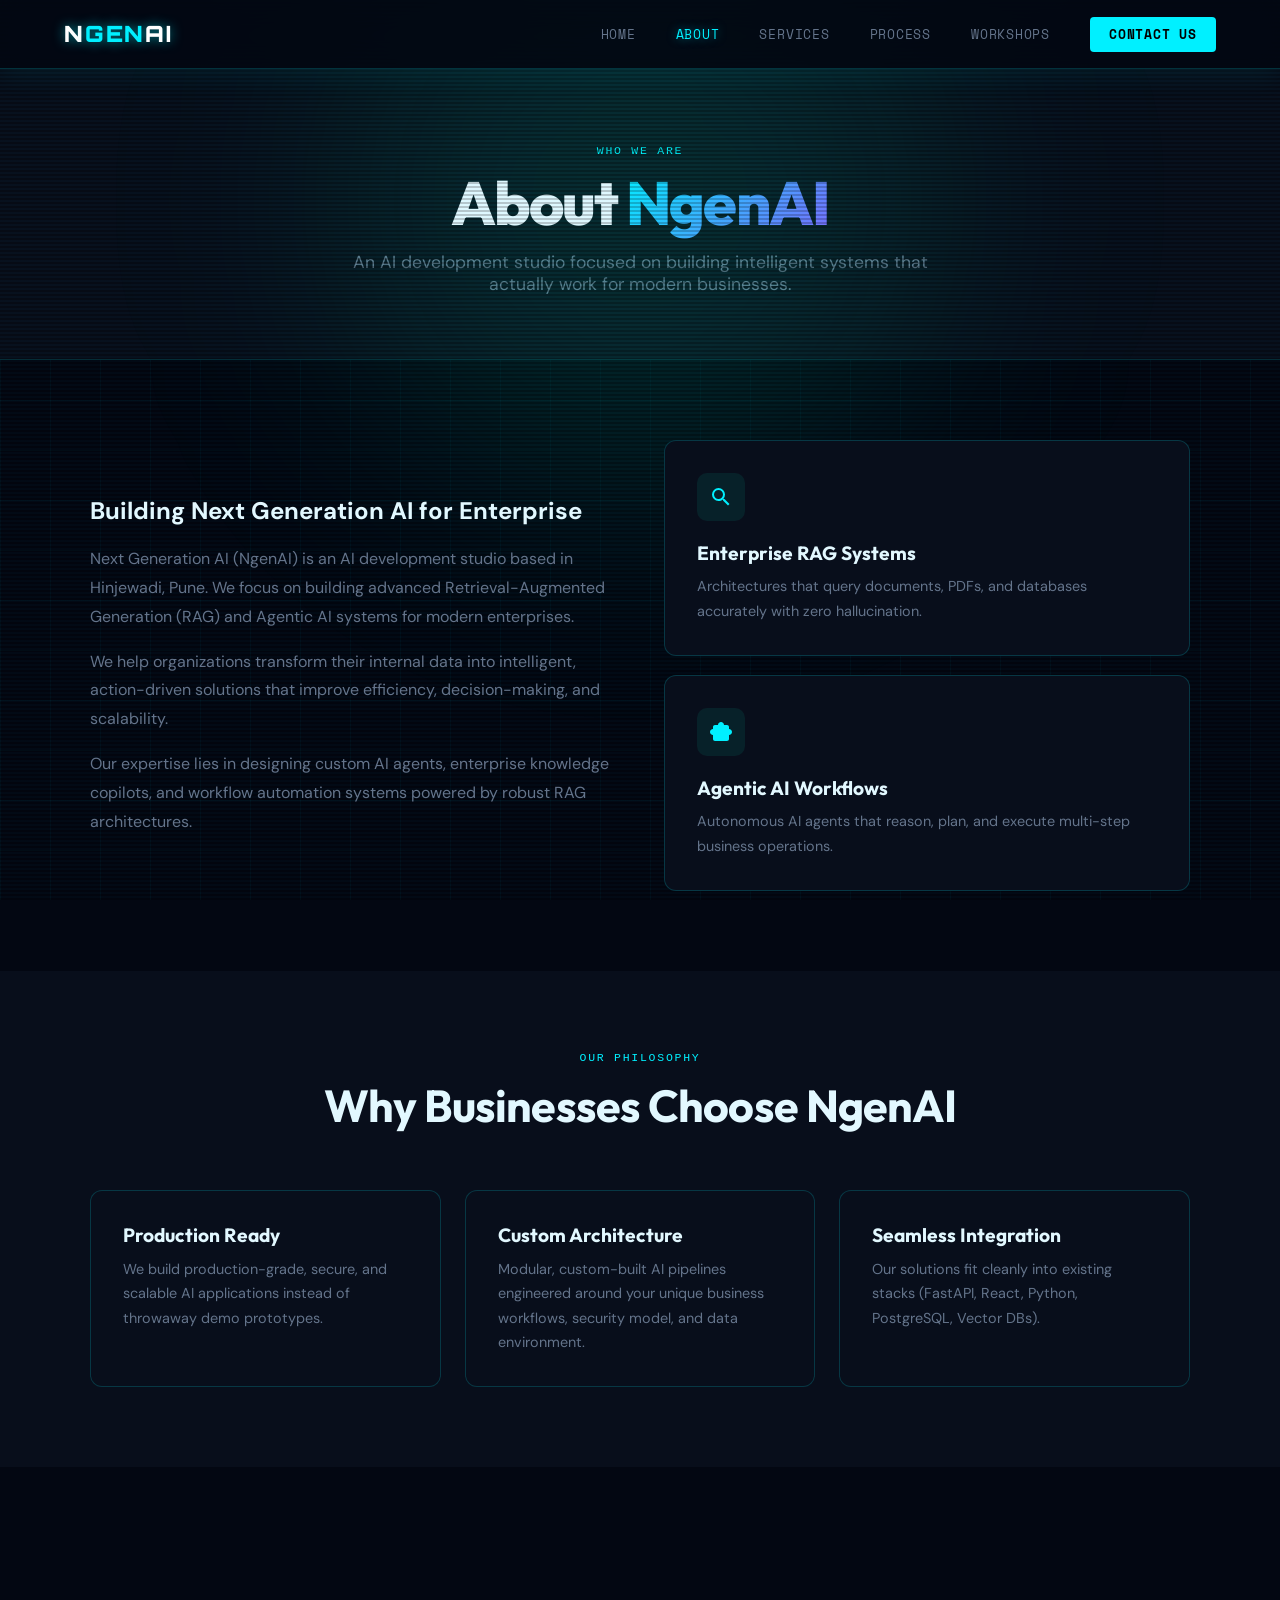
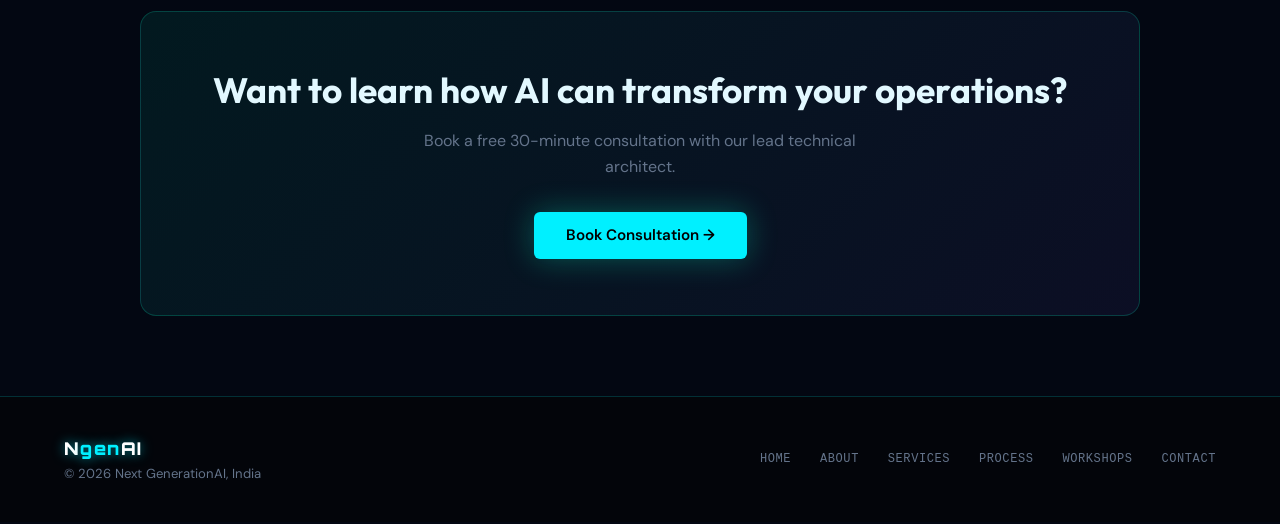
==== commit a00a31dc: "Add Google Analytics G-XBX1PGX7KX snippet to all pages for full traffic tracking" ====
--- a/about.html
+++ b/about.html
@@ -6,6 +6,14 @@
   <title>About Us | NgenAI – Generative AI Studio</title>
   <meta name="description" content="Learn about NgenAI, an AI development studio based in Pune specializing in custom RAG, LLM integrations, and Agentic AI solutions.">
   <link rel="stylesheet" href="styles.css">
+  <!-- Google Analytics -->
+  <script async src="https://www.googletagmanager.com/gtag/js?id=G-XBX1PGX7KX"></script>
+  <script>
+    window.dataLayer = window.dataLayer || [];
+    function gtag() { dataLayer.push(arguments); }
+    gtag('js', new Date());
+    gtag('config', 'G-XBX1PGX7KX');
+  </script>
 </head>
 <body>
 
--- a/styles.css
+++ b/styles.css
@@ -1,4 +1,4 @@
-@import url('https://fonts.googleapis.com/css2?family=Orbitron:wght@500;700;800;900&family=Space+Mono:wght@400;700&family=Syne:wght@700;800&family=DM+Sans:wght@300;400;500&display=swap');
+@import url('https://fonts.googleapis.com/css2?family=Orbitron:wght@500;700;800;900&family=Space+Mono:wght@400;700&family=Outfit:wght@600;700;800&family=DM+Sans:wght@300;400;500&display=swap');
 
 :root {
   --bg: #030712;
@@ -216,7 +216,7 @@
 }
 
 h1 {
-  font-family: 'Syne', sans-serif;
+  font-family: 'Outfit', sans-serif;
   font-weight: 800;
   font-size: clamp(2.4rem, 4.5vw, 3.8rem);
   line-height: 1.08;
@@ -699,7 +699,7 @@
 }
 
 .stat-num {
-  font-family: 'Syne', sans-serif;
+  font-family: 'Outfit', sans-serif;
   font-size: 2.5rem;
   font-weight: 800;
   color: #fff;
@@ -737,7 +737,7 @@
 }
 
 .section-header h2 {
-  font-family: 'Syne', sans-serif;
+  font-family: 'Outfit', sans-serif;
   font-size: clamp(1.8rem, 4vw, 2.8rem);
   font-weight: 700;
   letter-spacing: -0.02em;
@@ -820,7 +820,7 @@
 }
 
 .feature-card h3 {
-  font-family: 'Syne', sans-serif;
+  font-family: 'Outfit', sans-serif;
   font-size: 1.2rem;
   font-weight: 700;
   margin-bottom: 0.6rem;
@@ -893,7 +893,7 @@
 }
 
 .step h3 {
-  font-family: 'Syne', sans-serif;
+  font-family: 'Outfit', sans-serif;
   font-size: 1.05rem;
   font-weight: 700;
   margin-bottom: 0.5rem;
@@ -951,7 +951,7 @@
 }
 
 .pricing-card h3 {
-  font-family: 'Syne', sans-serif;
+  font-family: 'Outfit', sans-serif;
   font-size: 1rem;
   font-weight: 600;
   color: var(--muted);
@@ -961,7 +961,7 @@
 }
 
 .price {
-  font-family: 'Syne', sans-serif;
+  font-family: 'Outfit', sans-serif;
   font-size: 2.5rem;
   font-weight: 800;
   margin-bottom: 0.3rem;
@@ -1169,7 +1169,7 @@
 }
 
 .cta-banner h2 {
-  font-family: 'Syne', sans-serif;
+  font-family: 'Outfit', sans-serif;
   font-size: 2.2rem;
   margin-bottom: 1rem;
 }
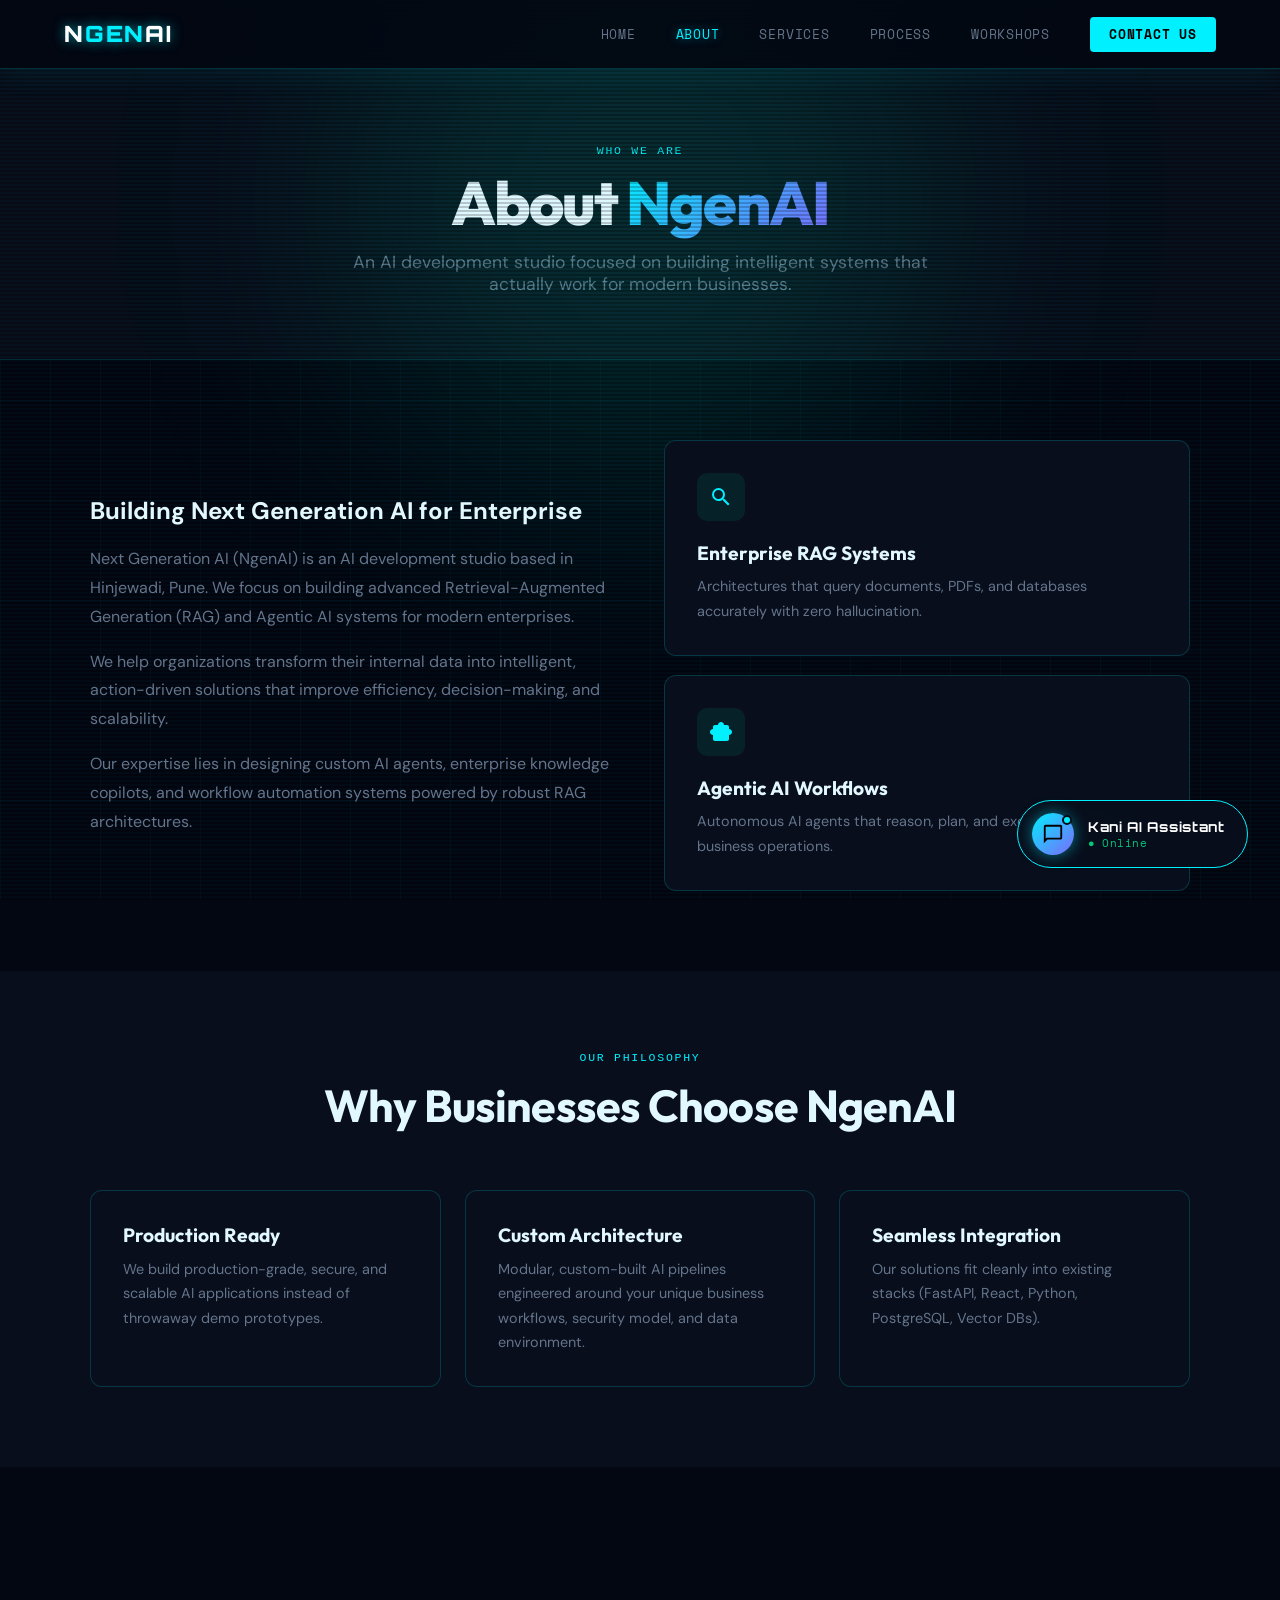
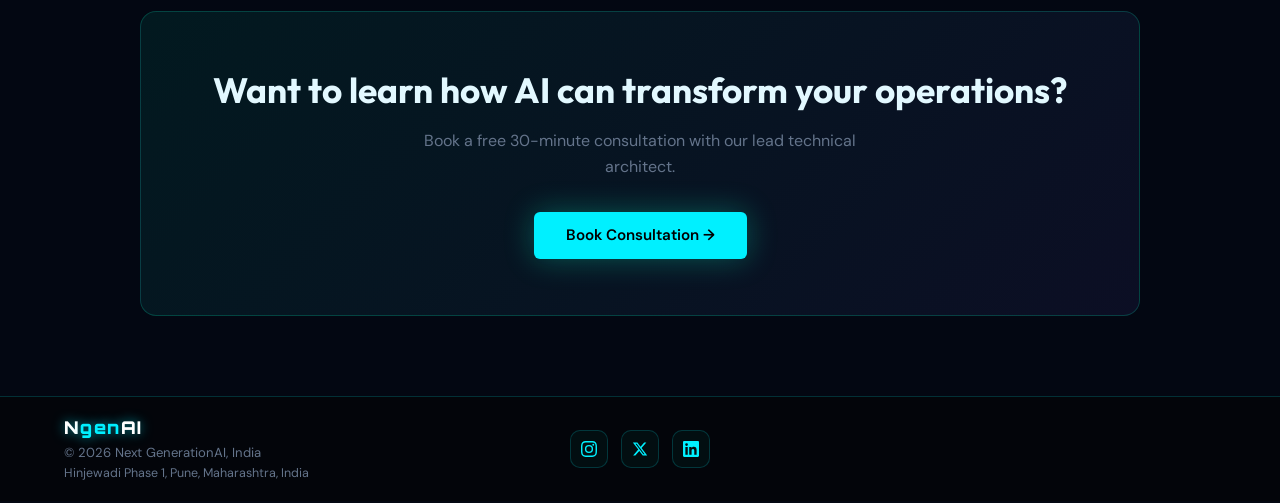
==== commit e58eda46: "Refactor: Modularize CSS, implement global Kani AI, update footer design, and improve lead collectio" ====
--- a/about.html
+++ b/about.html
@@ -5,7 +5,8 @@
   <meta name="viewport" content="width=device-width, initial-scale=1.0">
   <title>About Us | NgenAI – Generative AI Studio</title>
   <meta name="description" content="Learn about NgenAI, an AI development studio based in Pune specializing in custom RAG, LLM integrations, and Agentic AI solutions.">
-  <link rel="stylesheet" href="styles.css">
+  <link rel="stylesheet" href="css/global.css?v=10">
+  <link rel="stylesheet" href="css/about.css?v=10">
   <!-- Google Analytics -->
   <script async src="https://www.googletagmanager.com/gtag/js?id=G-XBX1PGX7KX"></script>
   <script>
@@ -108,18 +109,22 @@
   </main>
 
   <!-- FOOTER -->
-  <footer>
+    <footer>
     <div>
       <a href="index.html" class="logo" style="font-size:1.1rem; margin-bottom:0.3rem; display:block;">N<span>gen</span>AI</a>
       <p>© 2026 Next GenerationAI, India</p>
+      <p style="font-size:0.78rem; color:var(--muted); margin-top:0.3rem;">Hinjewadi Phase 1, Pune, Maharashtra, India</p>
     </div>
-    <div class="footer-links">
-      <a href="index.html">Home</a>
-      <a href="about.html">About</a>
-      <a href="services.html">Services</a>
-      <a href="process.html">Process</a>
-      <a href="workshops.html">Workshops</a>
-      <a href="contact.html">Contact</a>
+    <div class="social-icons">
+      <a href="https://www.instagram.com/ngen.ai/" target="_blank" rel="noopener" class="social-icon" aria-label="Instagram">
+        <svg viewBox="0 0 24 24"><path d="M12 2.163c3.204 0 3.584.012 4.85.07 3.252.148 4.771 1.691 4.919 4.919.058 1.265.069 1.645.069 4.849 0 3.205-.012 3.584-.069 4.849-.149 3.225-1.664 4.771-4.919 4.919-1.266.058-1.644.07-4.85.07-3.204 0-3.584-.012-4.849-.07-3.26-.149-4.771-1.699-4.919-4.92-.058-1.265-.07-1.644-.07-4.849 0-3.204.013-3.583.07-4.849.149-3.227 1.664-4.771 4.919-4.919 1.266-.057 1.645-.069 4.849-.069zM12 0C8.741 0 8.333.014 7.053.072 2.695.272.273 2.69.073 7.052.014 8.333 0 8.741 0 12c0 3.259.014 3.668.072 4.948.2 4.358 2.618 6.78 6.98 6.98C8.333 23.986 8.741 24 12 24c3.259 0 3.668-.014 4.948-.072 4.354-.2 6.782-2.618 6.979-6.98.059-1.28.073-1.689.073-4.948 0-3.259-.014-3.667-.072-4.947-.196-4.354-2.617-6.78-6.979-6.98C15.668.014 15.259 0 12 0zm0 5.838a6.162 6.162 0 100 12.324 6.162 6.162 0 000-12.324zM12 16a4 4 0 110-8 4 4 0 010 8zm6.406-11.845a1.44 1.44 0 100 2.881 1.44 1.44 0 000-2.881z"/></svg>
+      </a>
+      <a href="https://x.com/" target="_blank" rel="noopener" class="social-icon" aria-label="X (Twitter)">
+        <svg viewBox="0 0 24 24"><path d="M18.244 2.25h3.308l-7.227 8.26 8.502 11.24H16.17l-5.214-6.817L4.99 21.75H1.68l7.73-8.835L1.254 2.25H8.08l4.713 6.231zm-1.161 17.52h1.833L7.084 4.126H5.117z"/></svg>
+      </a>
+      <a href="https://linkedin.com/" target="_blank" rel="noopener" class="social-icon" aria-label="LinkedIn">
+        <svg viewBox="0 0 24 24"><path d="M20.447 20.452h-3.554v-5.569c0-1.328-.027-3.037-1.852-3.037-1.853 0-2.136 1.445-2.136 2.939v5.667H9.351V9h3.414v1.561h.046c.477-.9 1.637-1.85 3.37-1.85 3.601 0 4.267 2.37 4.267 5.455v6.286zM5.337 7.433a2.062 2.062 0 01-2.063-2.065 2.064 2.064 0 112.063 2.065zm1.782 13.019H3.555V9h3.564v11.452zM22.225 0H1.771C.792 0 0 .774 0 1.729v20.542C0 23.227.792 24 1.771 24h20.451C23.2 24 24 23.227 24 22.271V1.729C24 .774 23.2 0 22.222 0h.003z"/></svg>
+      </a>
     </div>
   </footer>
 
@@ -140,5 +145,6 @@
     }, { threshold: 0.1 });
     reveals.forEach(el => observer.observe(el));
   </script>
+  <script src="js/kani.js"></script>
 </body>
 </html>
--- a/css/global.css
+++ b/css/global.css
@@ -0,0 +1,1415 @@
+/* ── BASE STYLES ── */
+@import url('https://fonts.googleapis.com/css2?family=Orbitron:wght@500;700;800;900&family=Space+Mono:wght@400;700&family=Outfit:wght@600;700;800&family=DM+Sans:wght@300;400;500&display=swap');
+
+:root {
+  --bg: #030712;
+  --surface: #080e1b;
+  --accent: #00f0ff;
+  --accent2: #7c6aff;
+  --gold: #ffb800;
+  --text: #e2f8ff;
+  --muted: #64748b;
+  --border: rgba(0, 240, 255, 0.18);
+  --hud-glow: rgba(0, 240, 255, 0.35);
+}
+
+*,
+*::before,
+*::after {
+  box-sizing: border-box;
+  margin: 0;
+  padding: 0;
+}
+
+html {
+  scroll-behavior: smooth;
+  overflow-x: hidden;
+}
+
+body {
+  background: var(--bg);
+  color: var(--text);
+  font-family: 'DM Sans', sans-serif;
+  overflow-x: hidden;
+  max-width: 100vw;
+  min-height: 100vh;
+  display: flex;
+  flex-direction: column;
+}
+
+
+
+
+
+
+
+
+/* ── HUD GRID & SCANLINE BACKGROUND ── */
+body::before {
+  content: '';
+  position: fixed;
+  inset: 0;
+  background-image:
+    linear-gradient(rgba(0, 240, 255, 0.04) 1px, transparent 1px),
+    linear-gradient(90deg, rgba(0, 240, 255, 0.04) 1px, transparent 1px);
+  background-size: 50px 50px;
+  pointer-events: none;
+  z-index: 0;
+}
+
+body::after {
+  content: '';
+  position: fixed;
+  inset: 0;
+  background: linear-gradient(180deg, rgba(0, 240, 255, 0.015) 50%, rgba(0, 0, 0, 0.2) 50%);
+  background-size: 100% 4px;
+  pointer-events: none;
+  z-index: 0;
+}
+
+main {
+  flex: 1;
+}
+
+
+
+
+/* ── NAV ── */
+nav {
+  position: fixed;
+  top: 0;
+  left: 0;
+  right: 0;
+  z-index: 1000;
+  display: flex;
+  align-items: center;
+  justify-content: space-between;
+  padding: 1.2rem 4rem;
+  background: rgba(3, 7, 18, 0.88);
+  backdrop-filter: blur(16px);
+  border-bottom: 1px solid var(--border);
+  box-shadow: 0 4px 30px rgba(0, 240, 255, 0.08);
+}
+
+.logo {
+  font-family: 'Orbitron', sans-serif;
+  font-weight: 900;
+  font-size: 1.4rem;
+  letter-spacing: 0.08em;
+  color: #fff;
+  line-height: 1.3;
+  text-decoration: none;
+  text-shadow: 0 0 12px rgba(0, 240, 255, 0.6);
+}
+
+.logo span {
+  color: var(--accent);
+}
+
+nav ul {
+  display: flex;
+  gap: 2.5rem;
+  list-style: none;
+  align-items: center;
+}
+
+nav a {
+  font-family: 'Space Mono', monospace;
+  font-size: 0.8rem;
+  color: var(--muted);
+  text-decoration: none;
+  letter-spacing: 0.06em;
+  text-transform: uppercase;
+  transition: color .2s, text-shadow .2s;
+}
+
+nav a:hover,
+nav a.active {
+  color: var(--accent);
+  text-shadow: 0 0 10px rgba(0, 240, 255, 0.5);
+}
+
+nav a:hover,
+nav a.active {
+  color: var(--accent);
+}
+
+.nav-cta {
+  background: var(--accent);
+  color: #000 !important;
+  padding: 0.5rem 1.2rem;
+  border-radius: 4px;
+  font-weight: 600;
+  transition: opacity .2s !important;
+}
+
+.nav-cta:hover {
+  opacity: 0.85;
+  color: #000 !important;
+}
+
+
+
+
+/* ── PAGE HEADER (SUBPAGES) ── */
+.page-header {
+  position: relative;
+  padding: 9rem 2rem 4rem;
+  text-align: center;
+  background: var(--surface);
+  border-bottom: 1px solid var(--border);
+}
+
+.page-header h1 {
+  margin: 0 auto;
+  font-size: clamp(2.2rem, 5vw, 3.8rem);
+}
+
+.page-header p {
+  color: var(--muted);
+  margin-top: 1rem;
+  font-size: 1.1rem;
+  max-width: 600px;
+  margin-inline: auto;
+}
+
+
+
+
+/* ── CTA BANNER ── */
+.cta-banner {
+  background: linear-gradient(135deg, rgba(0, 245, 196, 0.08), rgba(124, 106, 255, 0.08));
+  border: 1px solid rgba(0, 245, 196, 0.2);
+  border-radius: 16px;
+  padding: 3.5rem 2rem;
+  text-align: center;
+  max-width: 1000px;
+  margin: 4rem auto 0;
+}
+
+.cta-banner h2 {
+  font-family: 'Outfit', sans-serif;
+  font-size: 2.2rem;
+  margin-bottom: 1rem;
+}
+
+.cta-banner p {
+  color: var(--muted);
+  max-width: 500px;
+  margin: 0 auto 2rem;
+  line-height: 1.6;
+}
+
+
+
+
+/* ── FOOTER ── */
+footer {
+  padding: 1.2rem 4rem;
+  border-top: 1px solid var(--border);
+  display: grid;
+  grid-template-columns: 1fr auto 1fr;
+  align-items: center;
+  gap: 1.5rem;
+  position: relative;
+  z-index: 1;
+  background: #03050a;
+}
+
+footer p {
+  font-size: 0.82rem;
+  color: var(--muted);
+}
+
+.footer-links {
+  display: flex;
+  gap: 1.8rem;
+  flex-wrap: wrap;
+}
+
+.footer-links a {
+  font-family: 'DM Mono', monospace;
+  font-size: 0.75rem;
+  color: var(--muted);
+  text-decoration: none;
+  letter-spacing: 0.05em;
+  text-transform: uppercase;
+  transition: color .2s;
+}
+
+.footer-links a:hover {
+  color: var(--accent);
+}
+
+.social-icons {
+  display: flex;
+  gap: 0.8rem;
+  align-items: center;
+}
+
+.social-icon {
+  display: flex;
+  align-items: center;
+  justify-content: center;
+  width: 38px;
+  height: 38px;
+  border-radius: 10px;
+  border: 1px solid var(--border);
+  background: rgba(0, 245, 196, 0.04);
+  transition: border-color 0.3s, background 0.3s, transform 0.3s;
+}
+
+.social-icon:hover {
+  border-color: var(--accent);
+  background: rgba(0, 245, 196, 0.1);
+  transform: translateY(-3px);
+}
+
+.social-icon svg {
+  width: 16px;
+  height: 16px;
+  fill: var(--accent);
+  transition: fill 0.3s;
+}
+
+.social-icon:hover svg {
+  fill: #fff;
+}
+
+
+
+
+/* ── ANIMATIONS ── */
+@keyframes fadeUp {
+  from {
+    opacity: 0;
+    transform: translateY(24px);
+  }
+
+  to {
+    opacity: 1;
+    transform: translateY(0);
+  }
+}
+
+.reveal {
+  opacity: 0;
+  transform: translateY(24px);
+  transition: opacity 0.6s ease, transform 0.6s ease;
+}
+
+.reveal.visible {
+  opacity: 1;
+  transform: translateY(0);
+}
+
+
+
+
+/* ── HAMBURGER MENU ── */
+.hamburger {
+  display: none;
+  flex-direction: column;
+  gap: 5px;
+  cursor: pointer;
+  z-index: 1001;
+  background: none;
+  border: none;
+  padding: 4px;
+}
+
+.hamburger span {
+  width: 24px;
+  height: 2px;
+  background: var(--text);
+  border-radius: 2px;
+  transition: transform 0.3s, opacity 0.3s;
+}
+
+.hamburger.active span:nth-child(1) {
+  transform: rotate(45deg) translate(5px, 5px);
+}
+
+.hamburger.active span:nth-child(2) {
+  opacity: 0;
+}
+
+.hamburger.active span:nth-child(3) {
+  transform: rotate(-45deg) translate(5px, -5px);
+}
+
+
+
+
+/* ── HERO ASK KANI AI BUTTON (DESKTOP & MOBILE - 3D GLASS) ── */
+.btn-ai-assistant-hero-3d {
+  position: relative;
+  border: none;
+  background: transparent;
+  padding: 0;
+  display: none;
+  cursor: pointer;
+  outline-offset: 4px;
+  user-select: none;
+}
+
+.btn-ai-assistant-hero-3d .btn-3d-shadow {
+  position: absolute;
+  top: 0;
+  left: 0;
+  width: 100%;
+  height: 100%;
+  border-radius: 100px;
+  background: rgba(0, 240, 255, 0.15);
+  filter: blur(8px);
+  transform: translateY(4px);
+  transition: transform 600ms cubic-bezier(.3, .7, .4, 1), background 600ms;
+}
+
+.btn-ai-assistant-hero-3d .btn-3d-edge {
+  position: absolute;
+  top: 0;
+  left: 0;
+  width: 100%;
+  height: 100%;
+  border-radius: 100px;
+  background: linear-gradient(to left,
+      rgba(0, 168, 204, 1) 0%,
+      rgba(58, 12, 163, 1) 50%,
+      rgba(0, 168, 204, 1) 100%);
+  transform: translateY(2px);
+  transition: background 600ms;
+}
+
+.btn-ai-assistant-hero-3d .btn-3d-front {
+  display: flex;
+  align-items: center;
+  gap: 0.65rem;
+  position: relative;
+  padding: 0.75rem 1.6rem;
+  border-radius: 100px;
+  font-family: 'Space Mono', monospace;
+  font-size: 0.88rem;
+  font-weight: 700;
+  color: #ffffff;
+  background: linear-gradient(135deg, rgba(8, 14, 28, 0.9) 0%, rgba(16, 24, 48, 0.95) 100%);
+  border: 1.5px solid rgba(0, 240, 255, 0.5);
+  box-shadow: inset 0 1px 3px rgba(255, 255, 255, 0.2);
+  transform: translateY(-4px);
+  transition: transform 600ms cubic-bezier(.3, .7, .4, 1), border-color 0.25s, box-shadow 0.25s;
+}
+
+.btn-ai-assistant-hero-3d .icon-3d-bubble {
+  width: 18px;
+  height: 18px;
+  filter: drop-shadow(0 0 3px rgba(0, 240, 255, 0.6));
+  animation: floatIcon 3s ease-in-out infinite;
+  display: inline-block;
+  vertical-align: middle;
+}
+
+@keyframes floatIcon {
+
+  0%,
+  100% {
+    transform: translateY(0) scale(1);
+  }
+
+  50% {
+    transform: translateY(-2px) scale(1.05);
+  }
+}
+
+.btn-ai-assistant-hero-3d:hover .btn-3d-front {
+  transform: translateY(-6px);
+  border-color: rgba(0, 240, 255, 0.85);
+  box-shadow: inset 0 1px 4px rgba(255, 255, 255, 0.3), 0 0 25px rgba(0, 240, 255, 0.4);
+  transition: transform 250ms cubic-bezier(.3, .7, .4, 1.5);
+}
+
+.btn-ai-assistant-hero-3d:hover .btn-3d-shadow {
+  transform: translateY(8px);
+  background: rgba(0, 240, 255, 0.25);
+  filter: blur(12px);
+  transition: transform 250ms cubic-bezier(.3, .7, .4, 1.5);
+}
+
+.btn-ai-assistant-hero-3d:hover .btn-3d-edge {
+  background: linear-gradient(to left,
+      rgba(0, 240, 255, 1) 0%,
+      rgba(124, 106, 255, 1) 50%,
+      rgba(0, 240, 255, 1) 100%);
+}
+
+.btn-ai-assistant-hero-3d:active .btn-3d-front {
+  transform: translateY(-1px);
+  box-shadow: inset 0 1px 2px rgba(0, 0, 0, 0.5);
+  transition: transform 34ms;
+}
+
+.btn-ai-assistant-hero-3d:active .btn-3d-shadow {
+  transform: translateY(1px);
+  filter: blur(4px);
+  transition: transform 34ms;
+}
+
+@media (max-width: 768px) {
+  .btn-ai-assistant-hero-3d {
+    display: inline-block;
+  }
+  .btn-ai-assistant-hero-3d .btn-3d-front {
+    padding: 0.65rem 1.2rem;
+    font-size: 0.82rem;
+  }
+
+  .floating-chat-btn {
+    display: none !important;
+  }
+
+  .floating-chat-window {
+    position: fixed;
+    bottom: 1.5rem;
+    left: 1rem !important;
+    right: 1rem !important;
+    width: auto;
+    max-width: calc(100vw - 2rem);
+    height: auto;
+    max-height: 78vh;
+    border-radius: 24px;
+    box-shadow: 0 25px 70px rgba(0, 0, 0, 0.9), 0 0 50px rgba(0, 240, 255, 0.4);
+    z-index: 10000;
+  }
+}
+
+@media (max-width: 480px) {
+  .floating-chat-window {
+    bottom: 1rem;
+    left: 0.75rem !important;
+    right: 0.75rem !important;
+    width: auto;
+    max-width: calc(100vw - 1.5rem);
+    height: auto;
+    max-height: 80vh;
+  }
+}
+
+
+
+
+/* ── ANIMATED CHATBOT LOGO & WIDGET ── */
+.bot-avatar-container {
+  position: relative;
+  width: 110px;
+  height: 110px;
+  margin: 0 auto 1.5rem;
+  display: flex;
+  align-items: center;
+  justify-content: center;
+  animation: floatBot 4s ease-in-out infinite;
+  cursor: pointer;
+}
+
+.bot-avatar-ring {
+  position: absolute;
+  inset: 0;
+  border-radius: 50%;
+  border: 2px stroke transparent;
+  background: linear-gradient(135deg, var(--accent), var(--accent2)) border-box;
+  -webkit-mask: linear-gradient(#fff 0 0) padding-box, linear-gradient(#fff 0 0);
+  -webkit-mask-composite: destination-out;
+  mask-composite: exclude;
+  animation: spinRing 8s linear infinite;
+  box-shadow: 0 0 25px rgba(0, 245, 196, 0.4);
+}
+
+.bot-avatar-core {
+  width: 86px;
+  height: 86px;
+  border-radius: 50%;
+  background: radial-gradient(circle at 30% 30%, #172442, #070b16);
+  border: 1px solid rgba(0, 245, 196, 0.4);
+  display: flex;
+  align-items: center;
+  justify-content: center;
+  box-shadow: inset 0 0 20px rgba(0, 245, 196, 0.2), 0 0 30px rgba(0, 245, 196, 0.3);
+  position: relative;
+  z-index: 2;
+}
+
+.bot-avatar-core svg {
+  width: 44px;
+  height: 44px;
+  fill: var(--accent);
+  filter: drop-shadow(0 0 8px var(--accent));
+  animation: botEyePulse 3s ease-in-out infinite;
+}
+
+.bot-speech-bubble {
+  position: absolute;
+  top: -12px;
+  right: -24px;
+  background: rgba(0, 245, 196, 0.15);
+  border: 1px solid var(--accent);
+  color: var(--accent);
+  font-family: 'DM Mono', monospace;
+  font-size: 0.65rem;
+  padding: 0.25rem 0.6rem;
+  border-radius: 100px;
+  letter-spacing: 0.05em;
+  white-space: nowrap;
+  backdrop-filter: blur(8px);
+  animation: pulse 2s infinite;
+}
+
+
+
+
+/* ── ATTENTION-GRABBING FLOATING CHAT BUTTON ── */
+.floating-chat-btn {
+  position: fixed;
+  bottom: 2rem;
+  right: 2rem;
+  z-index: 9999;
+  display: flex;
+  align-items: center;
+  gap: 0.85rem;
+  background: rgba(8, 14, 28, 0.94);
+  border: 1.5px solid #00f0ff;
+  padding: 0.75rem 1.4rem 0.75rem 0.9rem;
+  border-radius: 100px;
+  color: var(--text);
+  backdrop-filter: blur(20px);
+  cursor: pointer;
+  animation: floatButton 4s ease-in-out infinite, pulseNeonGlow 2s ease-in-out infinite alternate;
+  transition: transform 0.3s cubic-bezier(0.175, 0.885, 0.32, 1.275), box-shadow 0.3s ease;
+}
+
+.floating-chat-btn:hover {
+  transform: translateY(-5px) scale(1.05);
+  box-shadow: 0 15px 45px rgba(0, 240, 255, 0.7), 0 0 60px rgba(124, 106, 255, 0.5);
+}
+
+@keyframes floatButton {
+
+  0%,
+  100% {
+    transform: translateY(0);
+  }
+
+  50% {
+    transform: translateY(-7px);
+  }
+}
+
+@keyframes pulseNeonGlow {
+  0% {
+    box-shadow: 0 10px 30px rgba(0, 0, 0, 0.7), 0 0 20px rgba(0, 240, 255, 0.4), inset 0 0 10px rgba(0, 240, 255, 0.2);
+  }
+
+  100% {
+    box-shadow: 0 15px 45px rgba(0, 0, 0, 0.8), 0 0 35px rgba(0, 240, 255, 0.85), 0 0 60px rgba(124, 106, 255, 0.5), inset 0 0 25px rgba(0, 240, 255, 0.4);
+  }
+}
+
+/* Floating Notification Badge Above Button */
+.chat-tooltip-badge {
+  display: none !important;
+}
+
+.chat-tooltip-badge::after {
+  content: '';
+  position: absolute;
+  bottom: -5px;
+  right: 22px;
+  width: 8px;
+  height: 8px;
+  background: #00f0ff;
+  transform: rotate(45deg);
+}
+
+@keyframes bounceBadge {
+
+  0%,
+  100% {
+    transform: translateY(0);
+  }
+
+  50% {
+    transform: translateY(-6px);
+  }
+}
+
+.floating-chat-icon {
+  width: 42px;
+  height: 42px;
+  border-radius: 50%;
+  background: linear-gradient(135deg, var(--accent), var(--accent2));
+  display: flex;
+  align-items: center;
+  justify-content: center;
+  position: relative;
+  box-shadow: 0 0 15px rgba(0, 240, 255, 0.5);
+}
+
+.floating-chat-icon svg {
+  width: 22px;
+  height: 22px;
+  fill: #000;
+}
+
+.floating-chat-icon::after {
+  content: '';
+  position: absolute;
+  top: 2px;
+  right: 2px;
+  width: 10px;
+  height: 10px;
+  background: #00f0ff;
+  border: 2px solid #080e1b;
+  border-radius: 50%;
+  animation: pulse 1.5s infinite;
+}
+
+.floating-chat-text {
+  display: flex;
+  flex-direction: column;
+  text-align: left;
+}
+
+.floating-chat-title {
+  font-family: 'Orbitron', sans-serif;
+  font-weight: 700;
+  font-size: 0.85rem;
+  color: #fff;
+  letter-spacing: 0.05em;
+}
+
+.floating-chat-status {
+  font-family: 'Space Mono', monospace;
+  font-size: 0.68rem;
+  color: var(--accent);
+  letter-spacing: 0.04em;
+}
+
+
+
+
+/* ── POP-UP CHAT OVERLAY WINDOW ── */
+.floating-chat-window {
+  position: fixed;
+  bottom: 1.8rem;
+  right: 2rem;
+  width: 380px;
+  max-width: calc(100vw - 2.5rem);
+  height: auto;
+  max-height: 600px;
+  background: rgba(8, 14, 28, 0.95);
+  border: 1.5px solid rgba(0, 240, 255, 0.4);
+  border-radius: 24px;
+  box-shadow: 0 25px 70px rgba(0, 0, 0, 0.8), 0 0 40px rgba(0, 240, 255, 0.3);
+  backdrop-filter: blur(24px);
+  z-index: 10000;
+  display: flex;
+  flex-direction: column;
+  overflow: hidden;
+  opacity: 0;
+  visibility: hidden;
+  transform: translateY(20px) scale(0.95);
+  transition: opacity 0.3s ease, transform 0.3s cubic-bezier(0.175, 0.885, 0.32, 1.275), visibility 0.3s ease;
+}
+
+.floating-chat-window.active {
+  opacity: 1;
+  visibility: visible;
+  transform: translateY(0) scale(1);
+}
+
+.window-header {
+  display: flex;
+  align-items: center;
+  justify-content: space-between;
+  padding: 1rem 1.2rem;
+  background: rgba(0, 240, 255, 0.08);
+  border-bottom: 1px solid rgba(0, 240, 255, 0.2);
+}
+
+.window-title {
+  display: flex;
+  align-items: center;
+  gap: 0.75rem;
+}
+
+.window-mini-hud {
+  width: 32px;
+  height: 32px;
+  border-radius: 50%;
+  border: 1.5px solid #00f0ff;
+  display: flex;
+  align-items: center;
+  justify-content: center;
+  background: radial-gradient(circle, #00f0ff33, transparent);
+  box-shadow: 0 0 10px #00f0ff;
+  font-family: 'Orbitron', sans-serif;
+  font-size: 0.6rem;
+  font-weight: 900;
+  color: #00f0ff;
+}
+
+.window-close-btn {
+  background: transparent;
+  border: none;
+  color: var(--muted);
+  font-size: 1.3rem;
+  cursor: pointer;
+  padding: 0.2rem 0.5rem;
+  transition: color 0.2s;
+}
+
+.window-close-btn:hover {
+  color: #00f0ff;
+}
+
+
+
+
+/* ── REVEAL ON SCROLL ── */
+.reveal {
+  opacity: 0;
+  transform: translateY(20px);
+  transition: opacity 0.6s cubic-bezier(0.16, 1, 0.3, 1), transform 0.6s cubic-bezier(0.16, 1, 0.3, 1);
+}
+
+.reveal.visible {
+  opacity: 1;
+  transform: translateY(0);
+}
+
+
+
+
+
+/* ── STATS ── */
+.stats {
+  display: flex;
+  justify-content: center;
+  gap: 4rem;
+  padding: 3rem 2rem;
+  position: relative;
+  z-index: 1;
+  flex-wrap: wrap;
+}
+
+.stat {
+  text-align: center;
+}
+
+.stat-num {
+  font-family: 'Outfit', sans-serif;
+  font-size: 2.5rem;
+  font-weight: 800;
+  color: #fff;
+}
+
+.stat-num span {
+  color: var(--accent);
+}
+
+.stat-label {
+  font-size: 0.85rem;
+  color: var(--muted);
+  margin-top: 0.3rem;
+}
+
+
+
+
+/* ── SECTIONS ── */
+section {
+  position: relative;
+  z-index: 1;
+  padding: 5rem 4rem;
+}
+
+.section-header {
+  text-align: center;
+  margin-bottom: 3.5rem;
+}
+
+.section-tag {
+  font-family: 'DM Mono', monospace;
+  font-size: 0.72rem;
+  letter-spacing: 0.15em;
+  text-transform: uppercase;
+  color: var(--accent);
+  margin-bottom: 0.8rem;
+}
+
+.section-header h2 {
+  font-family: 'Outfit', sans-serif;
+  font-size: clamp(1.8rem, 4vw, 2.8rem);
+  font-weight: 700;
+  letter-spacing: -0.02em;
+}
+
+.section-header p {
+  color: var(--muted);
+  margin-top: 0.8rem;
+  max-width: 540px;
+  margin-inline: auto;
+  line-height: 1.7;
+}
+
+
+
+
+
+/* ── UI CARDS & GRIDS ── */
+.grid-3 {
+  display: grid;
+  grid-template-columns: repeat(auto-fit, minmax(300px, 1fr));
+  gap: 1.5rem;
+  max-width: 1100px;
+  margin: 0 auto;
+}
+
+.grid-2 {
+  display: grid;
+  grid-template-columns: 1fr 1fr;
+  gap: 3rem;
+  max-width: 1100px;
+  margin: 0 auto;
+  align-items: center;
+}
+
+.feature-card {
+  background: var(--surface);
+  border: 1px solid var(--border);
+  border-radius: 12px;
+  padding: 2rem;
+  transition: border-color .3s, transform .3s;
+  position: relative;
+  overflow: hidden;
+  display: flex;
+  flex-direction: column;
+}
+
+.feature-card::before {
+  content: '';
+  position: absolute;
+  top: 0;
+  left: 0;
+  right: 0;
+  height: 2px;
+  background: linear-gradient(90deg, var(--accent), var(--accent2));
+  opacity: 0;
+  transition: opacity .3s;
+}
+
+.feature-card:hover {
+  border-color: rgba(0, 245, 196, 0.3);
+  transform: translateY(-4px);
+}
+
+.feature-card:hover::before {
+  opacity: 1;
+}
+
+.card-icon {
+  width: 48px;
+  height: 48px;
+  background: rgba(0, 245, 196, 0.08);
+  border-radius: 10px;
+  display: flex;
+  align-items: center;
+  justify-content: center;
+  margin-bottom: 1.2rem;
+}
+
+.card-icon svg {
+  width: 24px;
+  height: 24px;
+  fill: var(--accent);
+}
+
+.feature-card h3 {
+  font-family: 'Outfit', sans-serif;
+  font-size: 1.2rem;
+  font-weight: 700;
+  margin-bottom: 0.6rem;
+}
+
+.feature-card p {
+  font-size: 0.9rem;
+  color: var(--muted);
+  line-height: 1.7;
+  flex: 1;
+}
+
+.card-link {
+  display: inline-flex;
+  align-items: center;
+  gap: 0.4rem;
+  font-family: 'DM Mono', monospace;
+  font-size: 0.8rem;
+  color: var(--accent);
+  text-decoration: none;
+  margin-top: 1.2rem;
+  font-weight: 500;
+}
+
+.card-link:hover {
+  text-decoration: underline;
+}
+
+
+
+
+
+/* ── BUTTONS ── */
+.btn-primary {
+  background: var(--accent);
+  color: #000;
+  padding: 0.85rem 2rem;
+  border-radius: 6px;
+  font-weight: 600;
+  font-size: 0.95rem;
+  text-decoration: none;
+  transition: transform .2s, box-shadow .2s;
+  box-shadow: 0 0 30px rgba(0, 245, 196, 0.3);
+  display: inline-flex;
+  align-items: center;
+  gap: 0.5rem;
+}
+.btn-primary:hover {
+  transform: translateY(-2px);
+  box-shadow: 0 0 50px rgba(0, 245, 196, 0.5);
+}
+.btn-secondary {
+  background: transparent;
+  color: var(--text);
+  padding: 0.85rem 2rem;
+  border-radius: 6px;
+  font-weight: 500;
+  font-size: 0.95rem;
+  text-decoration: none;
+  border: 1px solid var(--border);
+  transition: border-color .2s, transform .2s;
+  display: inline-flex;
+  align-items: center;
+  gap: 0.5rem;
+}
+.btn-secondary:hover {
+  border-color: rgba(255, 255, 255, 0.3);
+  transform: translateY(-2px);
+}
+.btn-ai-assistant {
+  background: rgba(0, 240, 255, 0.08);
+  color: var(--accent);
+  border: 1px solid rgba(0, 240, 255, 0.4);
+  box-shadow: 0 0 20px rgba(0, 240, 255, 0.2);
+  cursor: pointer;
+  font-family: inherit;
+  font-weight: 600;
+}
+.btn-ai-assistant:hover {
+  background: rgba(0, 240, 255, 0.2);
+  border-color: var(--accent);
+  box-shadow: 0 0 35px rgba(0, 240, 255, 0.5);
+  transform: translateY(-2px);
+}
+
+
+
+/* ── HERO ── */
+.hero-section {
+  position: relative;
+  min-height: 75vh;
+  display: flex;
+  align-items: center;
+  justify-content: center;
+  padding: 8rem 2rem 4rem;
+  max-width: 1280px;
+  margin: 0 auto;
+  z-index: 1;
+}
+
+.hero-container {
+  display: flex;
+  flex-direction: column;
+  align-items: center;
+  text-align: center;
+  width: 100%;
+}
+
+.hero-content {
+  display: flex;
+  flex-direction: column;
+  align-items: center;
+  text-align: center;
+}
+
+.glow-orb {
+  position: absolute;
+  border-radius: 50%;
+  filter: blur(120px);
+  pointer-events: none;
+}
+
+.orb1 {
+  width: 600px;
+  height: 600px;
+  background: rgba(0, 245, 196, 0.12);
+  top: -100px;
+  left: 50%;
+  transform: translateX(-50%);
+}
+
+.orb2 {
+  width: 400px;
+  height: 400px;
+  background: rgba(124, 106, 255, 0.15);
+  top: 200px;
+  right: 10%;
+}
+
+.badge {
+  display: inline-flex;
+  align-items: center;
+  gap: 0.5rem;
+  font-family: 'DM Mono', monospace;
+  font-size: 0.75rem;
+  letter-spacing: 0.1em;
+  text-transform: uppercase;
+  color: var(--accent);
+  border: 1px solid rgba(0, 245, 196, 0.3);
+  padding: 0.4rem 1rem;
+  border-radius: 100px;
+  margin-bottom: 1.5rem;
+  animation: fadeUp 0.6s ease both;
+}
+
+.badge::before {
+  content: '●';
+  font-size: 0.5rem;
+  animation: pulse 2s infinite;
+}
+
+@keyframes pulse {
+
+  0%,
+  100% {
+    opacity: 1;
+  }
+
+  50% {
+    opacity: 0.3;
+  }
+}
+
+h1 {
+  font-family: 'Outfit', sans-serif;
+  font-weight: 800;
+  font-size: clamp(2.4rem, 4.5vw, 3.8rem);
+  line-height: 1.08;
+  letter-spacing: -0.03em;
+  max-width: 900px;
+  animation: fadeUp 0.6s 0.1s ease both;
+}
+
+h1 .highlight {
+  background: linear-gradient(135deg, var(--accent), var(--accent2));
+  -webkit-background-clip: text;
+  -webkit-text-fill-color: transparent;
+  background-clip: text;
+}
+
+.hero-sub {
+  margin-top: 1.5rem;
+  font-size: 1.15rem;
+  color: var(--muted);
+  max-width: 680px;
+  line-height: 1.7;
+  animation: fadeUp 0.6s 0.2s ease both;
+}
+
+.hero-actions {
+  display: flex;
+  gap: 1rem;
+  margin-top: 2.5rem;
+  animation: fadeUp 0.6s 0.3s ease both;
+  flex-wrap: wrap;
+  justify-content: center;
+}
+
+
+
+
+
+/* ── FORM ELEMENTS ── */
+.form-row {
+  display: grid;
+  grid-template-columns: 1fr 1fr;
+  gap: 1rem;
+}
+
+.form-group {
+  display: flex;
+  flex-direction: column;
+  gap: 0.4rem;
+}
+
+.form-group label {
+  font-family: 'DM Mono', monospace;
+  font-size: 0.72rem;
+  letter-spacing: 0.08em;
+  text-transform: uppercase;
+  color: var(--muted);
+}
+
+.form-group input,
+.form-group select,
+.form-group textarea {
+  background: rgba(255, 255, 255, 0.04);
+  border: 1px solid var(--border);
+  border-radius: 8px;
+  color: var(--text);
+  padding: 0.75rem 1rem;
+  font-size: 0.9rem;
+  font-family: inherit;
+  outline: none;
+  transition: border-color .2s;
+  resize: vertical;
+}
+
+.form-group input:focus,
+.form-group select:focus,
+.form-group textarea:focus {
+  border-color: rgba(0, 245, 196, 0.4);
+}
+
+.form-group select option {
+  background: #0c1020;
+}
+
+/* ── FLOATING CHAT POPUP WIDGET ── */
+.chat-card-body {
+  padding: 1.1rem;
+  flex: 1;
+  overflow-y: auto;
+  display: flex;
+  flex-direction: column;
+  gap: 0.9rem;
+}
+
+.chat-message {
+  display: flex;
+  flex-direction: column;
+  gap: 0.3rem;
+  max-width: 90%;
+}
+
+.chat-message.bot-msg {
+  align-self: flex-start;
+}
+
+.chat-message.user-msg {
+  align-self: flex-end;
+}
+
+.chat-message .msg-bubble {
+  padding: 0.85rem 1.15rem;
+  font-size: 0.82rem;
+  line-height: 1.5;
+  box-shadow: 0 4px 15px rgba(0, 0, 0, 0.3);
+  letter-spacing: 0.01em;
+  -webkit-font-smoothing: antialiased;
+  -moz-osx-font-smoothing: grayscale;
+}
+
+.bot-msg .msg-bubble {
+  background: rgba(0, 240, 255, 0.08);
+  border: 1px solid rgba(0, 240, 255, 0.3);
+  color: var(--text);
+  border-radius: 16px 16px 16px 3px;
+  font-family: 'Outfit', sans-serif;
+  font-weight: 400;
+}
+
+.user-msg .msg-bubble {
+  background: linear-gradient(135deg, var(--accent), var(--accent2));
+  color: #000;
+  font-weight: 500;
+  border-radius: 16px 16px 3px 16px;
+  font-family: 'Outfit', sans-serif;
+}
+
+.chat-chips {
+  display: flex;
+  flex-wrap: wrap;
+  gap: 0.5rem;
+  margin-top: 0.4rem;
+}
+
+.chip-btn {
+  background: rgba(0, 240, 255, 0.05);
+  border: 1px solid rgba(0, 240, 255, 0.3);
+  color: var(--accent);
+  padding: 0.4rem 0.8rem;
+  border-radius: 100px;
+  font-size: 0.7rem;
+  font-family: 'Space Mono', monospace;
+  cursor: pointer;
+  transition: all 0.2s ease;
+  text-align: left;
+}
+
+.chip-btn:hover {
+  background: rgba(0, 240, 255, 0.2);
+  border-color: var(--accent);
+  transform: translateY(-2px);
+  box-shadow: 0 4px 12px rgba(0, 240, 255, 0.3);
+}
+
+.chat-card-input {
+  display: flex;
+  gap: 0.6rem;
+  padding: 0.9rem 1.2rem;
+  background: rgba(0, 0, 0, 0.5);
+  border-top: 1px solid rgba(0, 240, 255, 0.2);
+}
+
+.chat-card-input input {
+  flex: 1;
+  background: rgba(0, 240, 255, 0.05);
+  border: 1px solid rgba(0, 240, 255, 0.3);
+  border-radius: 8px;
+  padding: 0.65rem 1rem;
+  color: #fff;
+  font-family: 'Space Mono', monospace;
+  font-size: 0.75rem;
+  outline: none;
+  transition: border-color 0.2s, box-shadow 0.2s;
+}
+
+.chat-card-input input:focus {
+  border-color: var(--accent);
+  box-shadow: 0 0 15px rgba(0, 240, 255, 0.35);
+}
+
+.chat-send-btn {
+  background: var(--accent);
+  border: none;
+  border-radius: 8px;
+  width: 40px;
+  height: 40px;
+  display: flex;
+  align-items: center;
+  justify-content: center;
+  cursor: pointer;
+  transition: transform 0.2s, background 0.2s;
+  box-shadow: 0 0 15px rgba(0, 240, 255, 0.4);
+}
+
+.chat-send-btn:hover {
+  transform: scale(1.05);
+  background: #33f3ff;
+}
+
+.chat-send-btn svg {
+  width: 18px;
+  height: 18px;
+  fill: #000;
+}
+
+/* ── RESPONSIVE DESIGN ── */
+/* ── RESPONSIVE DESIGN ── */
+@media (max-width: 992px) {
+  .hero-container {
+    grid-template-columns: 1fr;
+    gap: 2.5rem;
+  }
+}
+
+@media (max-width: 768px) {
+  nav {
+    padding: 1rem 1.5rem;
+  }
+
+  nav.nav-open {
+    position: fixed;
+    inset: 0;
+    background: #050810;
+    flex-direction: column;
+    justify-content: flex-start;
+    align-items: stretch;
+    z-index: 1000;
+  }
+
+  .hamburger {
+    display: flex;
+    position: absolute;
+    top: 1rem;
+    right: 1.5rem;
+  }
+
+  nav ul {
+    display: none;
+    flex-direction: column;
+    align-items: center;
+    justify-content: center;
+    gap: 2rem;
+    flex: 1;
+  }
+
+  nav ul.open {
+    display: flex;
+  }
+
+  nav ul a {
+    font-size: 1.1rem;
+    color: var(--text);
+  }
+
+  .nav-cta {
+    margin-top: 0.5rem;
+    padding: 0.7rem 2rem !important;
+    font-size: 1rem !important;
+  }
+
+  .hero-section,
+  .page-header {
+    padding: 6rem 1.2rem 3rem;
+  }
+
+  h1 {
+    font-size: clamp(2rem, 9vw, 3rem);
+  }
+
+  section {
+    padding: 3.5rem 1.2rem;
+  }
+
+  .grid-2 {
+    grid-template-columns: 1fr;
+    gap: 2rem;
+  }
+
+  .form-row {
+    grid-template-columns: 1fr;
+  }
+
+  footer {
+    display: flex;
+    flex-direction: column;
+    text-align: center;
+    padding: 1.2rem 1.2rem;
+  }
+
+  .footer-links,
+  .social-icons {
+    justify-content: center;
+  }
+}
+
+
+
--- a/css/about.css
+++ b/css/about.css
@@ -0,0 +1,126 @@
+/* ── PRICING ── */
+.pricing-grid {
+  display: grid;
+  grid-template-columns: repeat(auto-fit, minmax(280px, 1fr));
+  gap: 1.5rem;
+  max-width: 1000px;
+  margin: 0 auto;
+}
+
+.pricing-card {
+  background: var(--surface);
+  border: 1px solid var(--border);
+  border-radius: 14px;
+  padding: 2.5rem 2rem;
+  position: relative;
+  transition: transform .3s;
+  display: flex;
+  flex-direction: column;
+}
+
+.pricing-card:hover {
+  transform: translateY(-4px);
+}
+
+.pricing-card.featured {
+  border-color: rgba(0, 245, 196, 0.4);
+  background: linear-gradient(135deg, rgba(0, 245, 196, 0.05), rgba(124, 106, 255, 0.05));
+}
+
+.popular-badge {
+  position: absolute;
+  top: -12px;
+  left: 50%;
+  transform: translateX(-50%);
+  background: var(--accent);
+  color: #000;
+  font-size: 0.7rem;
+  font-weight: 700;
+  letter-spacing: 0.1em;
+  text-transform: uppercase;
+  padding: 0.3rem 1rem;
+  border-radius: 100px;
+  font-family: 'DM Mono', monospace;
+}
+
+.pricing-card h3 {
+  font-family: 'Outfit', sans-serif;
+  font-size: 1rem;
+  font-weight: 600;
+  color: var(--muted);
+  margin-bottom: 1rem;
+  text-transform: uppercase;
+  letter-spacing: 0.05em;
+}
+
+.price {
+  font-family: 'Outfit', sans-serif;
+  font-size: 2.5rem;
+  font-weight: 800;
+  margin-bottom: 0.3rem;
+}
+
+.price-sub {
+  font-size: 0.82rem;
+  color: var(--muted);
+  margin-bottom: 1.8rem;
+}
+
+.features-list {
+  list-style: none;
+  margin-bottom: 2rem;
+  flex: 1;
+}
+
+.features-list li {
+  padding: 0.5rem 0;
+  font-size: 0.88rem;
+  color: var(--muted);
+  border-bottom: 1px solid var(--border);
+  display: flex;
+  align-items: center;
+  gap: 0.6rem;
+}
+
+.features-list li::before {
+  content: '✓';
+  color: var(--accent);
+  font-size: 0.75rem;
+}
+
+.btn-plan {
+  display: block;
+  width: 100%;
+  text-align: center;
+  padding: 0.8rem;
+  border-radius: 8px;
+  font-weight: 600;
+  font-size: 0.9rem;
+  text-decoration: none;
+  transition: .2s;
+}
+
+.btn-plan-outline {
+  border: 1px solid var(--border);
+  color: var(--text);
+}
+
+.btn-plan-outline:hover {
+  border-color: var(--accent);
+  color: var(--accent);
+}
+
+.btn-plan-filled {
+  background: var(--accent);
+  color: #000;
+  box-shadow: 0 0 20px rgba(0, 245, 196, 0.3);
+}
+
+.btn-plan-filled:hover {
+  opacity: 0.9;
+}
+
+
+
+
+
